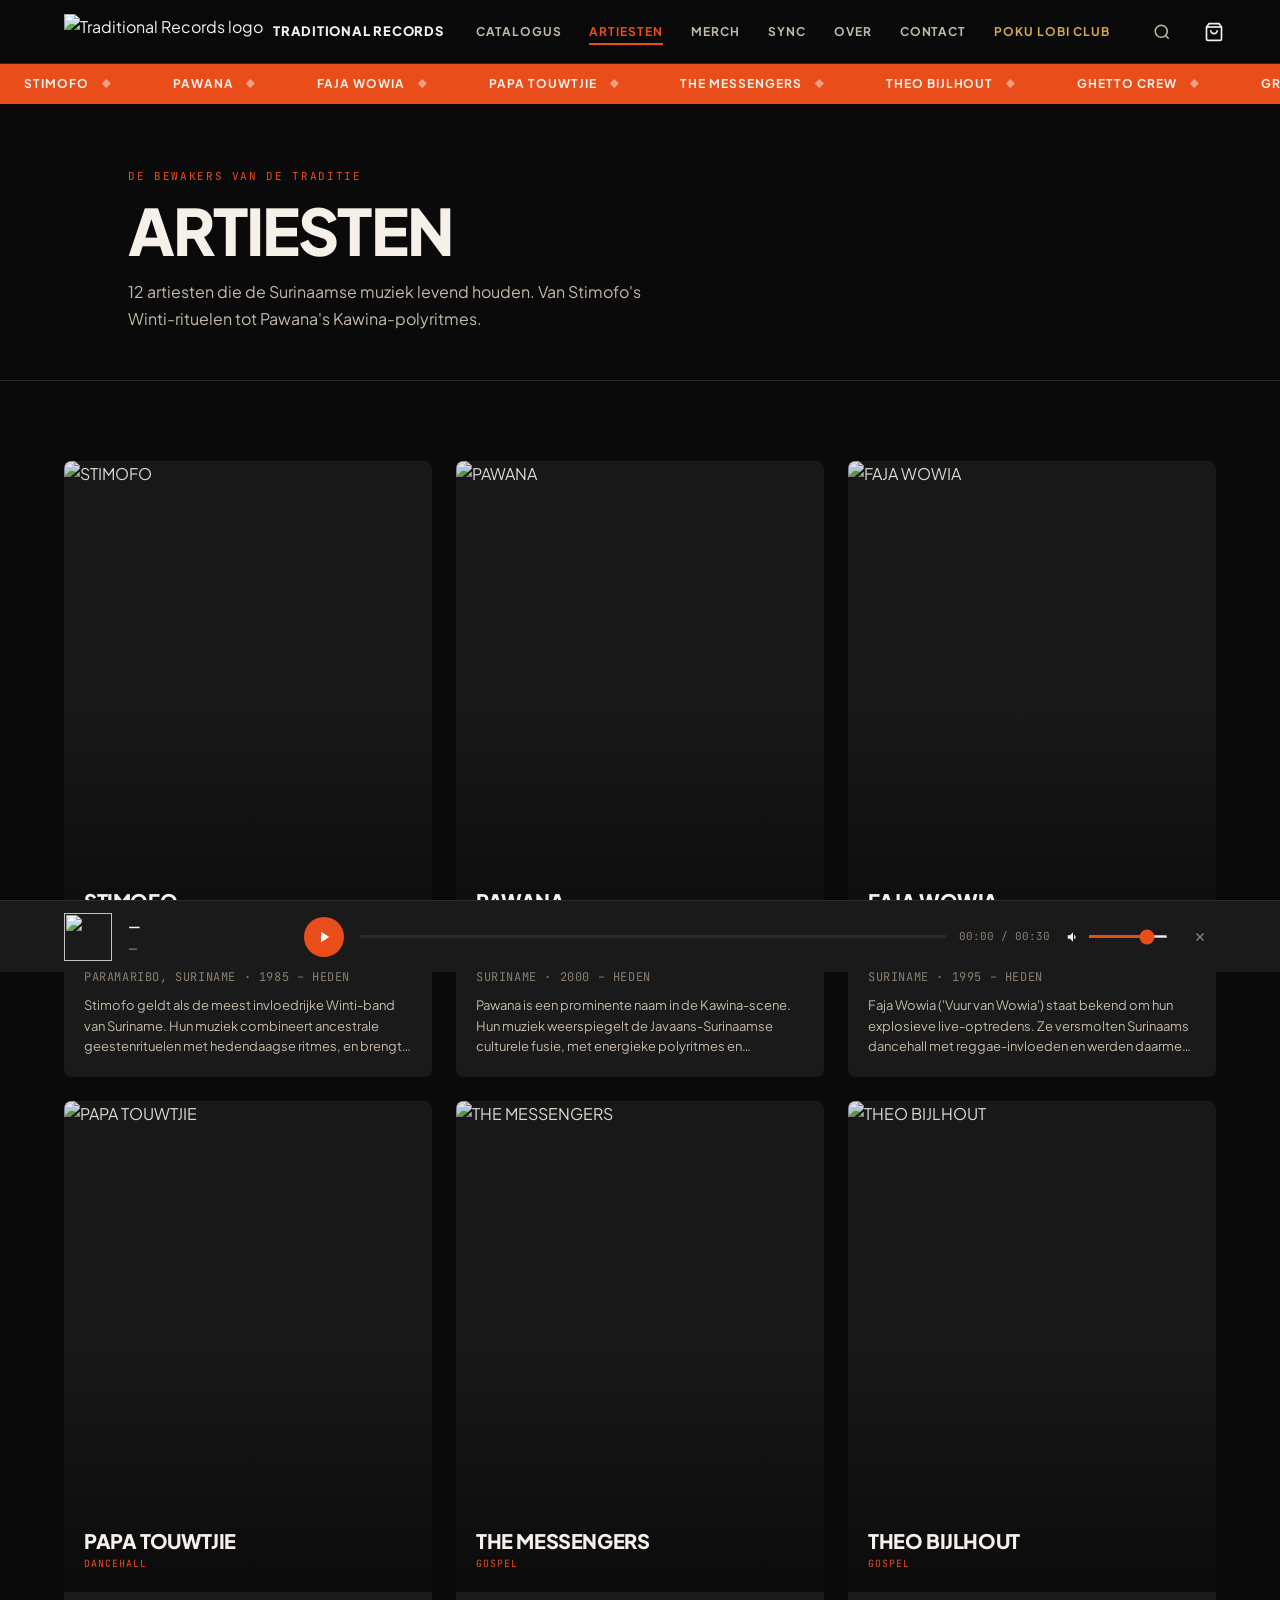
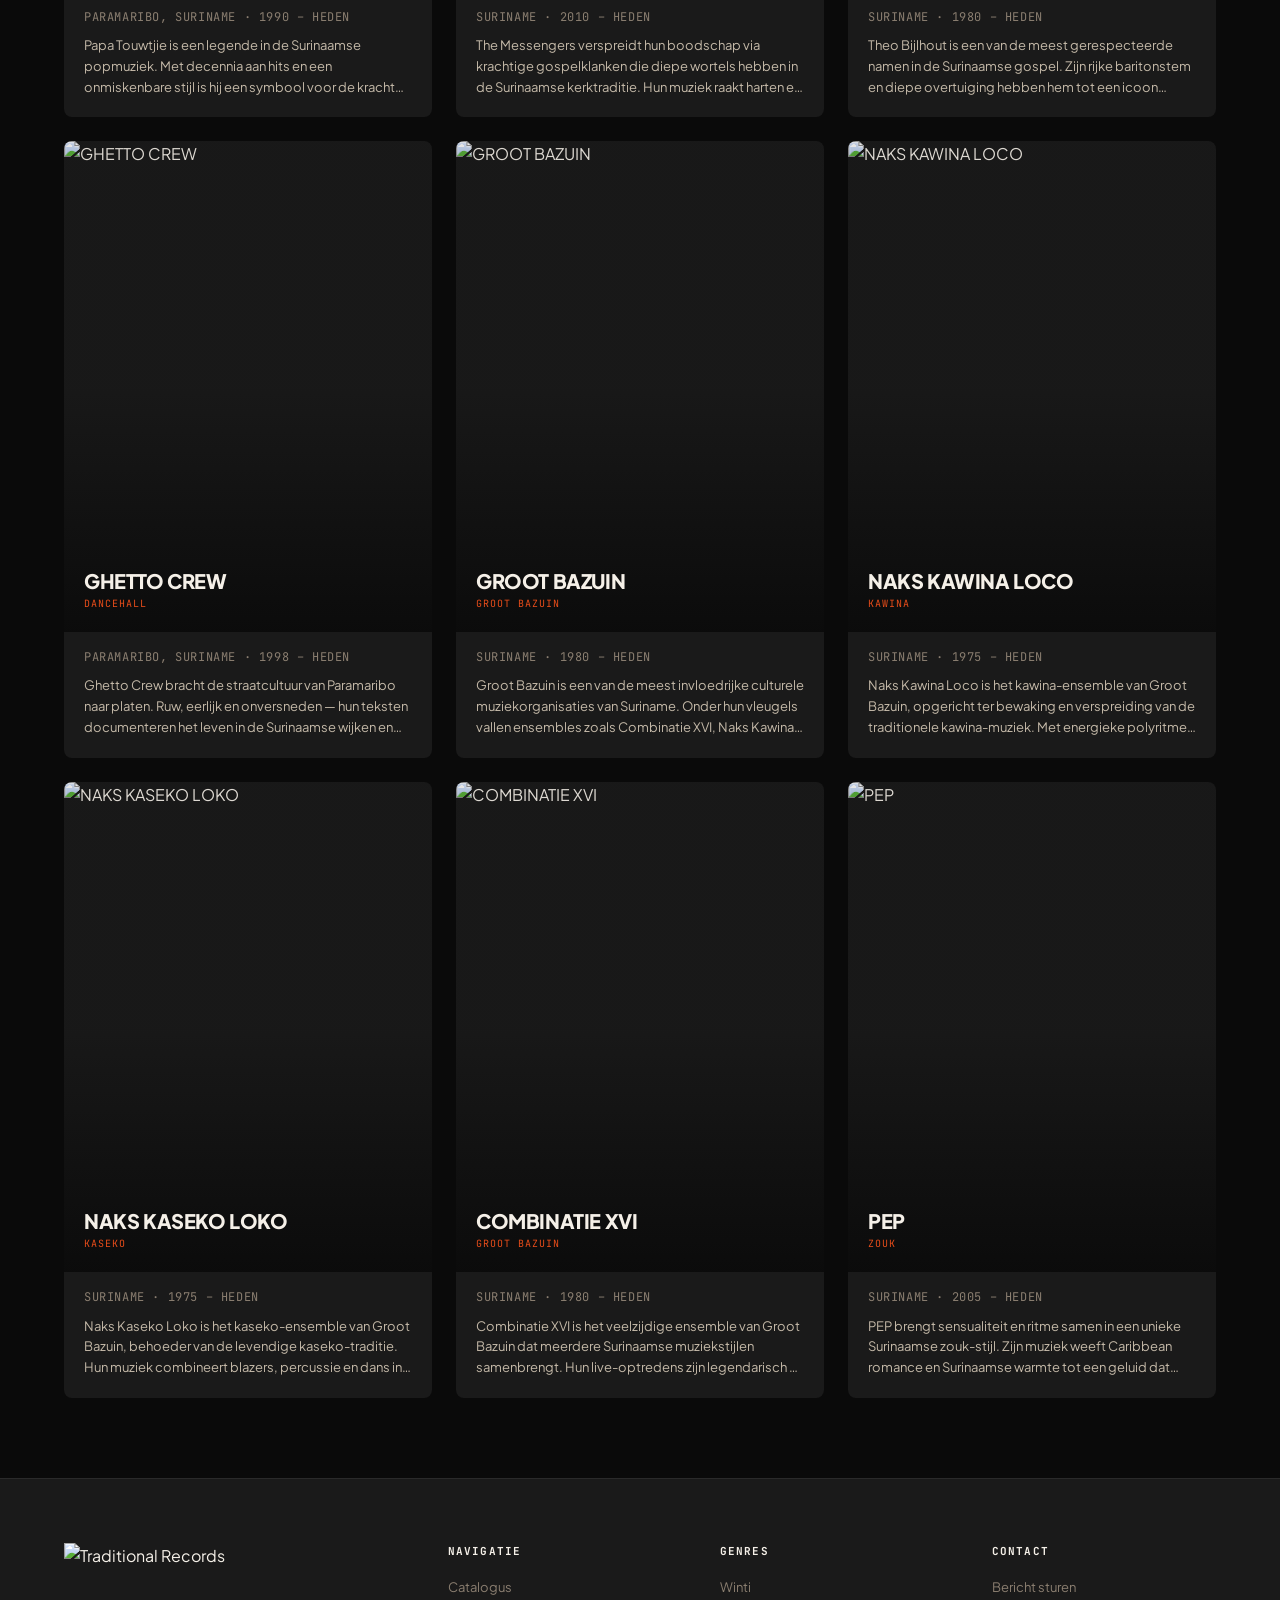
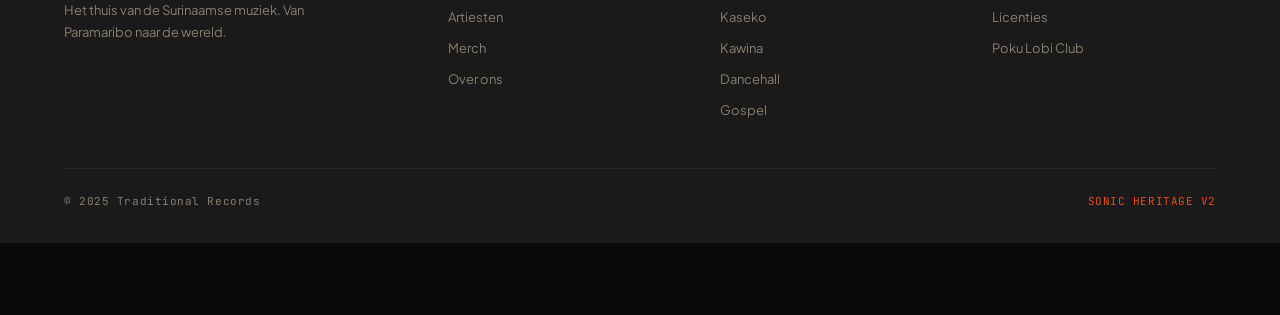
==== artiesten.html @ 91d55477 "feat: initial release — Sonic Heritage v2" ====
<!DOCTYPE html>
<html lang="nl">
<head>
  <meta charset="UTF-8">
  <meta name="viewport" content="width=device-width, initial-scale=1.0">
  <title>Artiesten — Traditional Records</title>
  <meta name="description" content="De artiesten van Traditional Records. Surinaamse muzikanten die de traditie levend houden.">
  <link rel="preconnect" href="https://fonts.googleapis.com">
  <link rel="preconnect" href="https://fonts.gstatic.com" crossorigin>
  <link href="https://fonts.googleapis.com/css2?family=Playfair+Display:ital@1&family=Plus+Jakarta+Sans:wght@400;500;700;800&family=JetBrains+Mono&display=swap" rel="stylesheet">
  <link rel="stylesheet" href="style.css">
</head>
<body class="page-artiesten">

<nav class="navbar" role="navigation" aria-label="Hoofdnavigatie">
  <a href="index.html" class="nav-logo">
    <img src="../lols-main/lols-main/logo.png" alt="Traditional Records logo">
    <span>Traditional Records</span>
  </a>
  <div class="nav-links">
    <a href="releases.html">Catalogus</a>
    <a href="artiesten.html" class="active">Artiesten</a>
    <a href="merch.html">Merch</a>
    <a href="sync.html">Sync</a>
    <a href="over.html">Over</a>
    <a href="contact.html">Contact</a>
    <a href="poku-lobi-club.html" class="poku-link">Poku Lobi Club</a>
  </div>
  <div class="nav-actions">
    <button class="btn-search" id="searchBtn" aria-label="Zoeken">
      <svg width="18" height="18" viewBox="0 0 24 24" fill="none" stroke="currentColor" stroke-width="2"><circle cx="11" cy="11" r="8"/><path d="m21 21-4.35-4.35"/></svg>
    </button>
    <button class="btn-cart" id="cartBtn" aria-label="Winkelwagen">
      <svg width="20" height="20" viewBox="0 0 24 24" fill="none" stroke="currentColor" stroke-width="2"><path d="M6 2 3 6v14a2 2 0 0 0 2 2h14a2 2 0 0 0 2-2V6l-3-4z"/><line x1="3" y1="6" x2="21" y2="6"/><path d="M16 10a4 4 0 0 1-8 0"/></svg>
      <span class="cart-badge" id="cartBadge" style="display:none">0</span>
    </button>
    <button class="hamburger" id="hamburger" aria-label="Menu"><span></span><span></span><span></span></button>
  </div>
</nav>

<div class="mobile-nav" id="mobileNav">
  <button class="mobile-nav-close" id="mobileNavClose">✕</button>
  <a href="index.html">Home</a>
  <a href="releases.html">Catalogus</a>
  <a href="artiesten.html" class="active">Artiesten</a>
  <a href="merch.html">Merch</a>
  <a href="sync.html">Sync</a>
  <a href="over.html">Over</a>
  <a href="contact.html">Contact</a>
  <a href="poku-lobi-club.html" class="poku-link">Poku Lobi Club</a>
</div>

<div class="ticker-bar" aria-hidden="true">
  <div class="ticker-track" id="tickerTrack"></div>
</div>

<!-- PAGE HERO -->
<div class="page-hero">
  <div class="page-wrapper">
    <div class="section-label">De Bewakers van de Traditie</div>
    <h1>Artiesten</h1>
    <p>12 artiesten die de Surinaamse muziek levend houden. Van Stimofo's Winti-rituelen tot Pawana's Kawina-polyritmes.</p>
  </div>
</div>

<!-- ARTISTS GRID -->
<main>
  <section class="section">
    <div class="page-wrapper">
      <div class="artists-grid" id="artistsGrid" role="list"></div>
    </div>
  </section>
</main>

<!-- FOOTER -->
<footer class="footer" role="contentinfo">
  <div class="footer-grid">
    <div class="footer-brand">
      <img src="../lols-main/lols-main/logo.png" alt="Traditional Records">
      <p>Het thuis van de Surinaamse muziek. Van Paramaribo naar de wereld.</p>
    </div>
    <div><div class="footer-col-title">Navigatie</div>
      <nav class="footer-links"><a href="releases.html">Catalogus</a><a href="artiesten.html">Artiesten</a><a href="merch.html">Merch</a><a href="over.html">Over ons</a></nav>
    </div>
    <div><div class="footer-col-title">Genres</div>
      <nav class="footer-links"><a href="releases.html">Winti</a><a href="releases.html">Kaseko</a><a href="releases.html">Kawina</a><a href="releases.html">Dancehall</a><a href="releases.html">Gospel</a></nav>
    </div>
    <div><div class="footer-col-title">Contact</div>
      <div class="footer-links"><a href="contact.html">Bericht sturen</a><a href="sync.html">Licenties</a><a href="poku-lobi-club.html">Poku Lobi Club</a></div>
    </div>
  </div>
  <div class="footer-bottom">
    <span class="footer-copy">© 2025 Traditional Records</span>
    <span class="footer-copy" style="color:var(--heritage-ember);">SONIC HERITAGE V2</span>
  </div>
</footer>

<!-- PRODUCT MODAL -->
<div class="modal-overlay" id="productModal" role="dialog" aria-modal="true" aria-labelledby="modalAlbum">
  <div class="modal">
    <div class="modal-header"><span class="modal-title">Release Details</span><button class="modal-close" id="modalClose">✕</button></div>
    <div class="modal-body">
      <img class="modal-art" id="modalArt" src="" alt="">
      <div class="modal-genres" id="modalGenres"></div>
      <div class="modal-artist" id="modalArtist"></div>
      <div class="modal-album" id="modalAlbum"></div>
      <div class="modal-desc" id="modalDesc"></div>
      <div class="modal-price" id="modalPrice"></div>
      <div class="modal-scarcity" id="modalScarcity"></div>
    </div>
    <div class="modal-footer">
      <button class="btn-secondary" id="modalPlayBtn"><svg width="14" height="14" viewBox="0 0 24 24" fill="currentColor"><path d="M8 5v14l11-7z"/></svg> Preview</button>
      <button class="btn-primary" id="modalAddBtn">In winkelwagen</button>
    </div>
  </div>
</div>

<!-- CART -->
<div id="cartOverlayBg" class="cart-overlay-bg"></div>
<aside class="cart-modal" id="cartModal" role="dialog" aria-modal="true" aria-label="Winkelwagen">
  <div class="cart-header"><span class="cart-header-title">Winkelwagen</span><button class="cart-close" id="cartClose">✕</button></div>
  <div class="cart-items" id="cartItems"></div>
  <div class="cart-footer">
    <div class="cart-total"><span>Totaal</span><span class="cart-total-amount" id="cartTotal">€ 0,00</span></div>
    <button class="btn-primary w-full">Afrekenen</button>
  </div>
</aside>

<!-- SEARCH -->
<div class="search-overlay" id="searchOverlay" role="dialog" aria-modal="true">
  <div class="search-input-wrap">
    <span class="search-icon"><svg width="24" height="24" viewBox="0 0 24 24" fill="none" stroke="currentColor" stroke-width="2"><circle cx="11" cy="11" r="8"/><path d="m21 21-4.35-4.35"/></svg></span>
    <input class="search-field" id="searchField" type="search" placeholder="Zoek artiest, album, genre…" autocomplete="off">
    <button class="search-close-btn" id="searchCloseBtn">✕</button>
  </div>
  <p class="search-label">Zoek door de catalogus</p>
  <div class="search-results" id="searchResults"></div>
</div>

<!-- AUDIO BAR -->
<div class="audio-bar hidden" id="audioBar" role="region" aria-label="Audio speler">
  <img class="audio-art" id="audioArt" src="" alt="">
  <div class="audio-info"><div class="audio-track" id="audioTrack">—</div><div class="audio-artist" id="audioArtist">—</div></div>
  <div class="audio-controls">
    <button class="audio-btn play" id="audioPlayBtn" aria-label="Afspelen/Pauzeren">
      <svg width="18" height="18" viewBox="0 0 24 24" fill="currentColor"><path d="M8 5v14l11-7z"/></svg>
    </button>
  </div>
  <div class="audio-progress">
    <div class="audio-bar-track" id="audioTrackBar"><div class="audio-bar-fill" id="audioFill"></div></div>
    <span class="audio-time" id="audioTime">00:00 / 00:30</span>
  </div>
  <div class="audio-volume">
    <svg width="14" height="14" viewBox="0 0 24 24" fill="currentColor"><path d="M3 9v6h4l5 5V4L7 9H3zm13.5 3c0-1.77-1.02-3.29-2.5-4.03v8.05c1.48-.73 2.5-2.25 2.5-4.02z"/></svg>
    <input class="volume-slider" id="volumeSlider" type="range" min="0" max="1" step="0.05">
  </div>
  <button class="audio-btn audio-close" id="audioClose" aria-label="Sluit">
    <svg width="14" height="14" viewBox="0 0 24 24" fill="none" stroke="currentColor" stroke-width="2.5"><line x1="18" y1="6" x2="6" y2="18"/><line x1="6" y1="6" x2="18" y2="18"/></svg>
  </button>
</div>

<script src="script.js" defer></script>
</body>
</html>
---- style.css ----
@import url('https://fonts.googleapis.com/css2?family=Playfair+Display:ital@1&family=Plus+Jakarta+Sans:wght@400;500;700;800&family=JetBrains+Mono&display=swap');

@layer reset, tokens, base, components, utilities;

@layer reset {
  *, *::before, *::after { box-sizing: border-box; margin: 0; padding: 0; }
  img { display: block; max-width: 100%; }
  a { color: inherit; text-decoration: none; }
  button { cursor: pointer; border: none; background: none; font: inherit; }
  ul, ol { list-style: none; }
  input, select, textarea { font: inherit; }
}

@layer tokens {
  :root {
    --heritage-black: #0A0A0A;
    --heritage-charcoal: #1A1A1A;
    --heritage-smoke: #2A2A2A;
    --heritage-ember: #E84D1A;
    --heritage-flame: #FF6B35;
    --heritage-gold: #D4A847;
    --heritage-palm: #1B6B3A;
    --heritage-leaf: #2D8B4E;
    --heritage-bone: #F5F0E8;
    --heritage-sand: #C4B9A8;
    --heritage-dust: #8A7E70;
    --font-display: 'Playfair Display', Georgia, serif;
    --font-body: 'Plus Jakarta Sans', system-ui, sans-serif;
    --font-mono: 'JetBrains Mono', monospace;
    --nav-h: 64px;
    --ticker-h: 40px;
    --audio-bar-h: 72px;
    --radius-none: 0px;
    --radius-sm: 4px;
    --radius-md: 8px;
    --radius-lg: 16px;
    --radius-full: 9999px;
    --font-serif: 'Playfair Display', Georgia, serif;
    --ease-out-expo: cubic-bezier(0.16, 1, 0.3, 1);
    --ease-spring: cubic-bezier(0.34, 1.56, 0.64, 1);
    --content-max: 1440px;
    --content-pad: clamp(24px, 5vw, 96px);
  }
}

@layer base {
  html { scroll-behavior: smooth; }
  body {
    background: var(--heritage-black);
    color: var(--heritage-bone);
    font-family: var(--font-body);
    font-size: 16px;
    line-height: 1.6;
    padding-top: calc(var(--nav-h) + var(--ticker-h));
    padding-bottom: var(--audio-bar-h);
    overflow-x: hidden;
  }
  h1, h2, h3, h4 {
    font-family: var(--font-body);
    font-weight: 800;
    letter-spacing: -0.03em;
    text-transform: uppercase;
    color: var(--heritage-bone);
    line-height: 1.1;
  }
  h1 { font-size: clamp(2.5rem, 5vw, 5rem); }
  h2 { font-size: clamp(1.75rem, 3vw, 3rem); }
  h3 { font-size: clamp(1.25rem, 2vw, 1.75rem); }
}

@layer components {
  /* ─── NAV ─── */
  .navbar {
    position: fixed;
    top: 0; left: 0; right: 0;
    height: var(--nav-h);
    z-index: 1000;
    background: rgba(10,10,10,0.88);
    backdrop-filter: blur(14px) saturate(180%);
    -webkit-backdrop-filter: blur(14px) saturate(180%);
    border-bottom: 1px solid var(--heritage-smoke);
    display: flex;
    align-items: center;
    padding: 0 var(--content-pad);
    gap: 32px;
  }
  .nav-logo { display: flex; align-items: center; gap: 10px; flex-shrink: 0; }
  .nav-logo img { height: 36px; width: auto; }
  .nav-logo span { font-family: var(--font-body); font-weight: 800; font-size: 13px; letter-spacing: 0.06em; text-transform: uppercase; color: var(--heritage-bone); white-space: nowrap; }
  .nav-links { display: flex; align-items: center; gap: 28px; margin-left: auto; }
  .nav-links a { font-size: 12px; font-weight: 700; letter-spacing: 0.08em; text-transform: uppercase; color: var(--heritage-sand); transition: color 200ms; position: relative; white-space: nowrap; }
  .nav-links a::after { content: ''; position: absolute; bottom: -4px; left: 0; width: 0; height: 2px; background: var(--heritage-ember); transition: width 200ms var(--ease-out-expo); }
  .nav-links a:hover { color: var(--heritage-bone); }
  .nav-links a:hover::after, .nav-links a.active::after { width: 100%; }
  .nav-links a.active { color: var(--heritage-ember); }
  .nav-links a.poku-link { color: var(--heritage-gold); animation: shimmer 3s ease-in-out infinite; }
  @keyframes shimmer { 0%,100%{opacity:1} 50%{opacity:0.7} }
  .nav-actions { display: flex; align-items: center; gap: 12px; flex-shrink: 0; }
  .btn-cart { position: relative; width: 40px; height: 40px; display: flex; align-items: center; justify-content: center; color: var(--heritage-bone); transition: color 200ms; }
  .btn-cart:hover { color: var(--heritage-ember); }
  .btn-search { width: 40px; height: 40px; display: flex; align-items: center; justify-content: center; color: var(--heritage-sand); transition: color 200ms; }
  .btn-search:hover { color: var(--heritage-bone); }
  .cart-badge { position: absolute; top: 4px; right: 4px; background: var(--heritage-ember); color: #fff; font-size: 9px; font-weight: 800; width: 16px; height: 16px; border-radius: var(--radius-full); display: flex; align-items: center; justify-content: center; animation: badgePop 300ms var(--ease-spring); }
  @keyframes badgePop { 0%{transform:scale(0)} 100%{transform:scale(1)} }
  .hamburger { display: none; flex-direction: column; gap: 5px; width: 32px; padding: 4px; }
  .hamburger span { display: block; height: 2px; background: var(--heritage-bone); border-radius: 2px; transition: all 200ms; }
  .hamburger.open span:nth-child(1) { transform: translateY(7px) rotate(45deg); }
  .hamburger.open span:nth-child(2) { opacity: 0; }
  .hamburger.open span:nth-child(3) { transform: translateY(-7px) rotate(-45deg); }
  .mobile-nav { display: none; position: fixed; inset: 0; background: var(--heritage-black); z-index: 999; flex-direction: column; align-items: center; justify-content: center; gap: 32px; }
  .mobile-nav.open { display: flex; }
  .mobile-nav a { font-size: 1.5rem; font-weight: 800; letter-spacing: 0.04em; text-transform: uppercase; color: var(--heritage-bone); transition: color 200ms; }
  .mobile-nav a:hover { color: var(--heritage-ember); }
  .mobile-nav a.poku-link { color: var(--heritage-gold); }
  .mobile-nav a.active { color: var(--heritage-ember); }
  .mobile-nav-close { position: absolute; top: 24px; right: 24px; font-size: 1.5rem; color: var(--heritage-bone); background: none; border: none; cursor: pointer; width: 40px; height: 40px; display: flex; align-items: center; justify-content: center; }

  /* ─── TICKER ─── */
  .ticker-bar {
    position: fixed;
    top: var(--nav-h);
    left: 0; right: 0;
    height: var(--ticker-h);
    z-index: 999;
    background: var(--heritage-ember);
    overflow: hidden;
    display: flex;
    align-items: center;
  }
  .ticker-track {
    display: flex;
    gap: 0;
    white-space: nowrap;
    animation: tickerScroll 45s linear infinite;
  }
  .ticker-item {
    display: flex; align-items: center; gap: 0;
    font-family: var(--font-body);
    font-size: 12px; font-weight: 700;
    letter-spacing: 0.08em; text-transform: uppercase; color: var(--heritage-bone);
    padding: 0 24px;
  }
  .ticker-dot { color: rgba(245,240,232,0.5); margin: 0 12px; }
  .ticker-bar:hover .ticker-track { animation-play-state: paused; }
  @keyframes tickerScroll { 0%{transform:translateX(0)} 100%{transform:translateX(-50%)} }

  /* ─── BUTTONS ─── */
  .btn-primary {
    display: inline-flex; align-items: center; justify-content: center; gap: 8px;
    background: var(--heritage-ember); color: var(--heritage-bone);
    font-family: var(--font-body); font-size: 13px; font-weight: 700;
    letter-spacing: 0.05em; text-transform: uppercase;
    padding: 14px 28px; border-radius: var(--radius-sm);
    transition: background 200ms, transform 200ms, box-shadow 200ms;
    border: none; cursor: pointer;
  }
  .btn-primary:hover { background: var(--heritage-flame); transform: scale(1.02); box-shadow: 0 4px 24px rgba(232,77,26,0.4); }
  .btn-primary:active { transform: scale(0.98); }
  .btn-secondary {
    display: inline-flex; align-items: center; justify-content: center; gap: 8px;
    background: transparent; color: var(--heritage-bone);
    font-family: var(--font-body); font-size: 13px; font-weight: 700;
    letter-spacing: 0.05em; text-transform: uppercase;
    padding: 13px 28px; border-radius: var(--radius-sm);
    border: 1px solid rgba(245,240,232,0.3);
    transition: border-color 200ms, color 200ms; cursor: pointer;
  }
  .btn-secondary:hover { border-color: var(--heritage-ember); color: var(--heritage-ember); }
  .btn-gold {
    display: inline-flex; align-items: center; justify-content: center; gap: 8px;
    background: var(--heritage-gold); color: var(--heritage-black);
    font-family: var(--font-body); font-size: 13px; font-weight: 800;
    letter-spacing: 0.05em; text-transform: uppercase;
    padding: 14px 28px; border-radius: var(--radius-sm);
    transition: filter 200ms, transform 200ms; cursor: pointer; border: none;
  }
  .btn-gold:hover { filter: brightness(1.1); transform: scale(1.02); }

  /* ─── LAYOUT ─── */
  .page-wrapper { max-width: var(--content-max); margin: 0 auto; padding: 0 var(--content-pad); }
  .section { padding: 80px 0; }
  .section-header { margin-bottom: 48px; display: flex; align-items: flex-end; justify-content: space-between; flex-wrap: wrap; gap: 16px; }
  .section-header-left {}
  .section-label { font-family: var(--font-mono); font-size: 11px; font-weight: 400; letter-spacing: 0.15em; text-transform: uppercase; color: var(--heritage-ember); margin-bottom: 10px; }
  .section-title { font-size: clamp(1.75rem, 3vw, 2.5rem); font-weight: 800; letter-spacing: -0.03em; text-transform: uppercase; color: var(--heritage-bone); line-height: 1.05; }

  /* ─── HERO ─── */
  .hero {
    position: relative; height: 100svh; min-height: 620px;
    display: flex; align-items: center; overflow: hidden;
    margin-top: calc(-1 * (var(--nav-h) + var(--ticker-h)));
    padding-top: calc(var(--nav-h) + var(--ticker-h));
  }
  .hero-bg { position: absolute; inset: 0; z-index: 0; }
  .hero-bg img { width: 100%; height: 100%; object-fit: cover; object-position: center top; }
  .hero-bg::after { content: ''; position: absolute; inset: 0; background: linear-gradient(135deg, rgba(10,10,10,0.75) 0%, rgba(10,10,10,0.4) 50%, rgba(10,10,10,0.6) 100%); }
  .hero-bg::before { content: ''; position: absolute; inset: 0; background: linear-gradient(to top, var(--heritage-black) 0%, transparent 40%); z-index: 1; }
  .hero-content { position: relative; z-index: 2; padding: 0 var(--content-pad); max-width: var(--content-max); width: 100%; }
  .hero-eyebrow { font-family: var(--font-mono); font-size: 11px; letter-spacing: 0.18em; text-transform: uppercase; color: var(--heritage-ember); margin-bottom: 16px; opacity: 0; animation: fadeInUp 600ms var(--ease-out-expo) 200ms forwards; }
  .hero-wordmark { margin-bottom: 24px; }
  .hero-sonic { display: block; font-family: var(--font-display); font-style: italic; font-size: clamp(3.5rem, 9vw, 8rem); color: var(--heritage-bone); opacity: 0; transform: translateX(-40px); animation: slideInLeft 800ms var(--ease-out-expo) 300ms forwards; line-height: 0.9; }
  .hero-heritage { display: block; font-family: var(--font-body); font-weight: 800; font-size: clamp(2.8rem, 8vw, 7.5rem); color: var(--heritage-bone); letter-spacing: -0.02em; text-transform: uppercase; line-height: 1; }
  .hero-heritage .letter { display: inline-block; opacity: 0; transform: translateY(40px); animation: letterReveal 400ms var(--ease-out-expo) forwards; }
  .hero-sub { font-size: 17px; color: var(--heritage-sand); max-width: 500px; margin-bottom: 36px; opacity: 0; animation: fadeInUp 600ms var(--ease-out-expo) 1200ms forwards; line-height: 1.7; }
  .hero-ctas { display: flex; gap: 16px; flex-wrap: wrap; opacity: 0; animation: fadeInUp 600ms var(--ease-out-expo) 1400ms forwards; }
  @keyframes slideInLeft { to { opacity: 1; transform: translateX(0); } }
  @keyframes letterReveal { to { opacity: 1; transform: translateY(0); } }
  @keyframes fadeInUp { from { opacity: 0; transform: translateY(20px); } to { opacity: 1; transform: translateY(0); } }
  .hero-vinyl { position: absolute; right: -80px; top: 50%; transform: translateY(-50%); width: 420px; height: 420px; opacity: 0.12; animation: spinVinyl 20s linear infinite; pointer-events: none; }
  @keyframes spinVinyl { to { transform: translateY(-50%) rotate(360deg); } }
  .hero-scroll-hint { position: absolute; bottom: 32px; left: 50%; transform: translateX(-50%); z-index: 2; display: flex; flex-direction: column; align-items: center; gap: 8px; opacity: 0; animation: fadeInUp 600ms var(--ease-out-expo) 2000ms forwards; }
  .scroll-line { width: 1px; height: 48px; background: linear-gradient(to bottom, var(--heritage-ember), transparent); animation: scrollLine 2s ease-in-out infinite; }
  @keyframes scrollLine { 0%,100%{opacity:0.4;transform:scaleY(1)} 50%{opacity:1;transform:scaleY(1.2)} }
  .scroll-label { font-family: var(--font-mono); font-size: 9px; letter-spacing: 0.15em; text-transform: uppercase; color: var(--heritage-dust); }

  /* ─── STATS BAR ─── */
  .stats-bar { background: var(--heritage-charcoal); border-top: 1px solid var(--heritage-smoke); border-bottom: 1px solid var(--heritage-smoke); padding: 28px var(--content-pad); display: flex; }
  .stat-item { flex: 1; text-align: center; padding: 0 24px; border-right: 1px solid var(--heritage-smoke); }
  .stat-item:last-child { border-right: none; }
  .stat-number { font-family: var(--font-mono); font-size: clamp(1.5rem, 3vw, 2.5rem); font-weight: 400; color: var(--heritage-ember); display: block; line-height: 1.1; }
  .stat-label { font-family: var(--font-mono); font-size: 10px; letter-spacing: 0.15em; text-transform: uppercase; color: var(--heritage-dust); margin-top: 4px; display: block; }

  /* ─── RELEASE CARDS ─── */
  .releases-grid { display: grid; grid-template-columns: repeat(auto-fill, minmax(220px, 1fr)); gap: 20px; }
  .release-card { background: var(--heritage-charcoal); border-radius: var(--radius-md); overflow: hidden; cursor: pointer; transition: transform 400ms cubic-bezier(0.4,0,0.2,1), box-shadow 400ms; }
  .release-card:hover { transform: translateY(-6px); box-shadow: 0 12px 40px rgba(0,0,0,0.5); }
  .card-artwork { position: relative; aspect-ratio: 1/1; overflow: hidden; }
  .card-artwork img { width: 100%; height: 100%; object-fit: cover; transition: transform 500ms cubic-bezier(0.4,0,0.2,1); }
  .release-card:hover .card-artwork img { transform: scale(1.05); }
  .card-overlay { position: absolute; inset: 0; background: linear-gradient(to top, rgba(10,10,10,0.85) 0%, transparent 55%); opacity: 0; transition: opacity 400ms; }
  .release-card:hover .card-overlay { opacity: 1; }
  .card-play-btn { position: absolute; top: 50%; left: 50%; transform: translate(-50%,-50%) scale(0.7); width: 56px; height: 56px; border-radius: var(--radius-full); background: var(--heritage-ember); display: flex; align-items: center; justify-content: center; opacity: 0; transition: all 350ms var(--ease-spring); color: #fff; }
  .card-play-btn svg { margin-left: 3px; }
  .release-card:hover .card-play-btn { opacity: 1; transform: translate(-50%,-50%) scale(1); }
  .card-play-btn:hover { transform: translate(-50%,-50%) scale(1.12) !important; background: var(--heritage-flame) !important; }
  .card-scarcity { position: absolute; top: 10px; left: 10px; font-family: var(--font-mono); font-size: 9px; letter-spacing: 0.1em; text-transform: uppercase; padding: 3px 8px; border-radius: var(--radius-sm); background: var(--heritage-ember); color: #fff; font-weight: 400; }
  .card-scarcity.out { background: var(--heritage-dust); }
  .card-info { padding: 16px; }
  .card-artist { font-size: 13px; font-weight: 800; color: var(--heritage-bone); margin-bottom: 2px; text-transform: uppercase; letter-spacing: 0.04em; white-space: nowrap; overflow: hidden; text-overflow: ellipsis; }
  .card-title { font-size: 13px; color: var(--heritage-sand); margin-bottom: 10px; font-weight: 400; white-space: nowrap; overflow: hidden; text-overflow: ellipsis; }
  .card-meta { display: flex; align-items: center; gap: 8px; flex-wrap: wrap; }
  .card-price { margin-top: 10px; font-family: var(--font-mono); font-size: 14px; color: var(--heritage-gold); font-weight: 400; }
  .genre-tag { font-family: var(--font-mono); font-size: 9px; letter-spacing: 0.08em; text-transform: uppercase; padding: 3px 7px; border-radius: var(--radius-sm); background: rgba(27,107,58,0.2); color: var(--heritage-leaf); border: 1px solid rgba(27,107,58,0.35); }

  /* ─── GENRE FILTER ─── */
  .filter-bar { display: flex; gap: 8px; flex-wrap: wrap; margin-bottom: 32px; }
  .filter-btn { font-family: var(--font-mono); font-size: 11px; font-weight: 400; letter-spacing: 0.08em; text-transform: uppercase; padding: 8px 16px; border-radius: var(--radius-sm); background: transparent; color: var(--heritage-dust); border: 1px solid var(--heritage-smoke); cursor: pointer; transition: all 200ms; }
  .filter-btn:hover { color: var(--heritage-bone); border-color: rgba(245,240,232,0.3); }
  .filter-btn.active { background: var(--heritage-ember); color: var(--heritage-bone); border-color: var(--heritage-ember); }

  /* ─── MERCH CARDS ─── */
  .merch-grid { display: grid; grid-template-columns: repeat(auto-fill, minmax(260px, 1fr)); gap: 24px; }
  .merch-card { background: var(--heritage-charcoal); border-radius: var(--radius-md); overflow: hidden; transition: transform 300ms, box-shadow 300ms; }
  .merch-card:hover { transform: translateY(-4px); box-shadow: 0 8px 32px rgba(0,0,0,0.4); }
  .merch-artwork { position: relative; aspect-ratio: 1/1; overflow: hidden; }
  .merch-artwork img { width: 100%; height: 100%; object-fit: cover; transition: transform 400ms; }
  .merch-card:hover .merch-artwork img { transform: scale(1.05); }
  .merch-badge-price { position: absolute; top: 12px; right: 12px; background: var(--heritage-gold); color: var(--heritage-black); font-family: var(--font-mono); font-size: 13px; padding: 5px 12px; border-radius: var(--radius-sm); font-weight: 400; }
  .merch-badge-status { position: absolute; top: 12px; left: 12px; font-family: var(--font-mono); font-size: 9px; font-weight: 400; letter-spacing: 0.1em; text-transform: uppercase; padding: 4px 10px; border-radius: var(--radius-sm); }
  .merch-badge-status.new { background: var(--heritage-palm); color: var(--heritage-bone); }
  .merch-badge-status.low { background: var(--heritage-ember); color: var(--heritage-bone); }
  .merch-info { padding: 20px; }
  .merch-name { font-size: 14px; font-weight: 700; color: var(--heritage-bone); margin-bottom: 6px; text-transform: uppercase; letter-spacing: 0.03em; }
  .merch-desc { font-size: 13px; color: var(--heritage-sand); line-height: 1.5; }
  .merch-add-btn { width: 100%; margin-top: 16px; }

  /* ─── AUDIO BAR ─── */
  .audio-bar {
    position: fixed; bottom: 0; left: 0; right: 0;
    height: var(--audio-bar-h); z-index: 1000;
    background: var(--heritage-charcoal);
    border-top: 1px solid var(--heritage-smoke);
    backdrop-filter: blur(12px); -webkit-backdrop-filter: blur(12px);
    display: flex; align-items: center; padding: 0 var(--content-pad); gap: 16px;
    transition: transform 400ms var(--ease-out-expo);
  }
  .audio-bar.hidden { transform: translateY(100%); }
  .audio-art { width: 48px; height: 48px; object-fit: cover; flex-shrink: 0; border-radius: var(--radius-none); }
  .audio-info { min-width: 0; flex: 0 0 160px; }
  .audio-track { font-size: 13px; font-weight: 700; color: var(--heritage-bone); white-space: nowrap; overflow: hidden; text-overflow: ellipsis; }
  .audio-artist { font-size: 11px; color: var(--heritage-sand); white-space: nowrap; overflow: hidden; text-overflow: ellipsis; margin-top: 2px; }
  .audio-controls { display: flex; align-items: center; gap: 8px; }
  .audio-btn { display: flex; align-items: center; justify-content: center; color: var(--heritage-sand); transition: color 200ms; width: 32px; height: 32px; }
  .audio-btn:hover { color: var(--heritage-bone); }
  .audio-btn.play { width: 40px; height: 40px; border-radius: var(--radius-full); background: var(--heritage-ember); color: #fff; transition: background 200ms, transform 200ms; }
  .audio-btn.play:hover { background: var(--heritage-flame); transform: scale(1.07); }
  .audio-progress { flex: 1; display: flex; align-items: center; gap: 12px; }
  .audio-bar-track { flex: 1; height: 3px; background: var(--heritage-smoke); border-radius: 3px; cursor: pointer; position: relative; transition: height 150ms; }
  .audio-bar-track:hover { height: 6px; }
  .audio-bar-fill { height: 100%; background: var(--heritage-ember); border-radius: 3px; width: 0%; transition: width 100ms linear; pointer-events: none; }
  .audio-time { font-family: var(--font-mono); font-size: 11px; color: var(--heritage-dust); white-space: nowrap; min-width: 70px; text-align: right; }
  .audio-volume { display: flex; align-items: center; gap: 8px; }
  .volume-slider { width: 80px; height: 3px; cursor: pointer; accent-color: var(--heritage-ember); }
  .audio-close { color: var(--heritage-dust); transition: color 200ms; }
  .audio-close:hover { color: var(--heritage-ember); }

  /* ─── EVENTS ─── */
  .events-list { display: flex; flex-direction: column; gap: 1px; background: var(--heritage-smoke); border-radius: var(--radius-md); overflow: hidden; }
  .event-item { display: grid; grid-template-columns: 72px 1fr auto; align-items: center; gap: 24px; padding: 20px 24px; background: var(--heritage-charcoal); transition: background 200ms; }
  .event-item:hover { background: var(--heritage-smoke); }
  .event-date { text-align: center; }
  .event-day { font-family: var(--font-mono); font-size: 2rem; font-weight: 400; color: var(--heritage-ember); line-height: 1; }
  .event-month { font-family: var(--font-mono); font-size: 10px; letter-spacing: 0.12em; text-transform: uppercase; color: var(--heritage-dust); }
  .event-info-artist { font-size: 15px; font-weight: 800; color: var(--heritage-bone); text-transform: uppercase; letter-spacing: 0.03em; margin-bottom: 3px; }
  .event-info-venue { font-size: 13px; color: var(--heritage-sand); }
  .event-info-city { font-family: var(--font-mono); font-size: 11px; color: var(--heritage-dust); letter-spacing: 0.05em; text-transform: uppercase; margin-top: 2px; }
  .event-link { font-family: var(--font-mono); font-size: 11px; letter-spacing: 0.08em; text-transform: uppercase; color: var(--heritage-ember); border: 1px solid var(--heritage-ember); padding: 8px 18px; border-radius: var(--radius-sm); transition: all 200ms; white-space: nowrap; }
  .event-link:hover { background: var(--heritage-ember); color: #fff; }

  /* ─── POKU LOBI BENTO ─── */
  .poku-section { background: var(--heritage-charcoal); padding: 80px var(--content-pad); position: relative; overflow: hidden; }
  .poku-section::before { content: ''; position: absolute; inset: 0; background: radial-gradient(ellipse at 50% 50%, rgba(212,168,71,0.07) 0%, transparent 70%); pointer-events: none; }
  .poku-section .section-label { color: var(--heritage-gold); }
  .poku-section .section-title { color: var(--heritage-gold); }
  .bento-grid { display: grid; grid-template-columns: 1fr 1fr; gap: 2px; margin: 40px 0; background: rgba(212,168,71,0.15); border: 1px solid rgba(212,168,71,0.2); border-radius: var(--radius-md); overflow: hidden; }
  .bento-cell { background: var(--heritage-black); padding: 32px; transition: background 200ms; }
  .bento-cell:hover { background: rgba(212,168,71,0.04); }
  .bento-cell-title { font-family: var(--font-mono); font-size: 10px; letter-spacing: 0.14em; text-transform: uppercase; color: var(--heritage-gold); margin-bottom: 10px; }
  .bento-cell-body { font-size: 14px; color: var(--heritage-sand); line-height: 1.6; }
  .bento-icon { font-size: 1.75rem; margin-bottom: 12px; line-height: 1; }
  .poku-cta { display: flex; gap: 16px; flex-wrap: wrap; margin-top: 40px; }

  /* ─── MODAL ─── */
  .modal-overlay { position: fixed; inset: 0; background: rgba(0,0,0,0.85); z-index: 2000; display: none; align-items: center; justify-content: center; padding: 24px; }
  .modal-overlay.open { display: flex; }
  .modal { background: var(--heritage-charcoal); border: 1px solid var(--heritage-smoke); border-radius: var(--radius-md); max-width: 560px; width: 100%; max-height: 90vh; overflow-y: auto; }
  .modal-header { padding: 20px 24px; border-bottom: 1px solid var(--heritage-smoke); display: flex; align-items: center; justify-content: space-between; }
  .modal-title { font-size: 13px; font-weight: 700; text-transform: uppercase; letter-spacing: 0.06em; color: var(--heritage-dust); }
  .modal-close { color: var(--heritage-sand); transition: color 200ms; font-size: 1.3rem; line-height: 1; }
  .modal-close:hover { color: var(--heritage-ember); }
  .modal-body { padding: 24px; }
  .modal-art { aspect-ratio: 1/1; width: 100%; object-fit: cover; border-radius: var(--radius-sm); margin-bottom: 20px; }
  .modal-genres { display: flex; gap: 6px; flex-wrap: wrap; margin-bottom: 12px; }
  .modal-artist { font-size: 12px; font-weight: 700; text-transform: uppercase; letter-spacing: 0.06em; color: var(--heritage-sand); margin-bottom: 6px; }
  .modal-album { font-size: 22px; font-weight: 800; text-transform: uppercase; letter-spacing: -0.02em; color: var(--heritage-bone); margin-bottom: 12px; line-height: 1.1; }
  .modal-desc { font-size: 14px; color: var(--heritage-sand); line-height: 1.65; margin-bottom: 20px; }
  .modal-price { font-family: var(--font-mono); font-size: 22px; color: var(--heritage-gold); margin-bottom: 4px; }
  .modal-scarcity { font-family: var(--font-mono); font-size: 11px; color: var(--heritage-ember); letter-spacing: 0.08em; text-transform: uppercase; margin-bottom: 20px; }
  .modal-footer { padding: 0 24px 24px; display: flex; gap: 12px; }
  .modal-footer .btn-primary { flex: 1; }

  /* ─── CART MODAL ─── */
  .cart-modal { max-width: 400px; width: 100%; position: fixed; right: 0; top: calc(var(--nav-h) + var(--ticker-h)); bottom: var(--audio-bar-h); background: var(--heritage-charcoal); border-left: 1px solid var(--heritage-smoke); z-index: 1500; transform: translateX(100%); transition: transform 400ms var(--ease-out-expo); display: flex; flex-direction: column; }
  .cart-modal.open { transform: translateX(0); }
  .cart-header { padding: 20px 24px; border-bottom: 1px solid var(--heritage-smoke); display: flex; align-items: center; justify-content: space-between; flex-shrink: 0; }
  .cart-header-title { font-size: 14px; font-weight: 800; text-transform: uppercase; letter-spacing: 0.05em; }
  .cart-close { color: var(--heritage-sand); transition: color 200ms; font-size: 1.2rem; }
  .cart-close:hover { color: var(--heritage-ember); }
  .cart-items { flex: 1; overflow-y: auto; padding: 8px 16px; }
  .cart-item { display: flex; gap: 16px; padding: 16px 0; border-bottom: 1px solid var(--heritage-smoke); align-items: flex-start; }
  .cart-item-img { width: 56px; height: 56px; object-fit: cover; flex-shrink: 0; border-radius: var(--radius-sm); }
  .cart-item-info { flex: 1; min-width: 0; }
  .cart-item-name { font-size: 13px; font-weight: 700; color: var(--heritage-bone); margin-bottom: 3px; text-transform: uppercase; letter-spacing: 0.02em; }
  .cart-item-price { font-family: var(--font-mono); font-size: 12px; color: var(--heritage-gold); }
  .cart-item-remove { color: var(--heritage-dust); transition: color 200ms; flex-shrink: 0; }
  .cart-item-remove:hover { color: var(--heritage-ember); }
  .cart-footer { padding: 20px 24px; border-top: 1px solid var(--heritage-smoke); flex-shrink: 0; }
  .cart-total { display: flex; justify-content: space-between; align-items: center; font-family: var(--font-mono); font-size: 13px; color: var(--heritage-sand); margin-bottom: 16px; text-transform: uppercase; letter-spacing: 0.05em; }
  .cart-total-amount { font-size: 20px; color: var(--heritage-gold); }
  .cart-empty { text-align: center; padding: 56px 24px; color: var(--heritage-dust); }
  .cart-empty-icon { font-size: 2.5rem; margin-bottom: 12px; }
  .cart-empty p { font-size: 14px; }
  .cart-overlay-bg { position: fixed; inset: 0; z-index: 1499; display: none; }
  .cart-overlay-bg.open { display: block; }

  /* ─── SEARCH ─── */
  .search-overlay { position: fixed; inset: 0; z-index: 1800; background: rgba(10,10,10,0.97); display: none; flex-direction: column; padding: 40px var(--content-pad); }
  .search-overlay.open { display: flex; }
  .search-input-wrap { display: flex; align-items: center; gap: 16px; border-bottom: 2px solid var(--heritage-ember); padding-bottom: 16px; margin-bottom: 32px; }
  .search-icon { color: var(--heritage-ember); flex-shrink: 0; }
  .search-field { flex: 1; background: none; border: none; font-family: var(--font-body); font-size: clamp(1.5rem, 4vw, 2.5rem); color: var(--heritage-bone); outline: none; font-weight: 700; }
  .search-field::placeholder { color: var(--heritage-smoke); }
  .search-close-btn { color: var(--heritage-sand); font-size: 1.2rem; transition: color 200ms; flex-shrink: 0; }
  .search-close-btn:hover { color: var(--heritage-ember); }
  .search-results { display: grid; grid-template-columns: repeat(auto-fill, minmax(180px, 1fr)); gap: 16px; overflow-y: auto; }
  .search-label { font-family: var(--font-mono); font-size: 11px; letter-spacing: 0.12em; text-transform: uppercase; color: var(--heritage-dust); margin-bottom: 24px; }

  /* ─── ARTIST CARDS ─── */
  .artists-grid { display: grid; grid-template-columns: repeat(auto-fill, minmax(280px, 1fr)); gap: 24px; }
  .artist-card { background: var(--heritage-charcoal); border-radius: var(--radius-md); overflow: hidden; cursor: pointer; transition: transform 300ms, box-shadow 300ms; }
  .artist-card:hover { transform: translateY(-6px); box-shadow: 0 16px 48px rgba(0,0,0,0.5); }
  .artist-photo { aspect-ratio: 3/4; overflow: hidden; position: relative; }
  .artist-photo img { width: 100%; height: 100%; object-fit: cover; transition: transform 500ms; }
  .artist-card:hover .artist-photo img { transform: scale(1.06); }
  .artist-photo-overlay { position: absolute; inset: 0; background: linear-gradient(to top, rgba(10,10,10,0.92) 0%, rgba(10,10,10,0.1) 50%); }
  .artist-photo-content { position: absolute; bottom: 0; left: 0; right: 0; padding: 20px; }
  .artist-name { font-size: 20px; font-weight: 800; text-transform: uppercase; letter-spacing: -0.02em; color: var(--heritage-bone); margin-bottom: 4px; line-height: 1.1; }
  .artist-genre-tag { font-family: var(--font-mono); font-size: 10px; letter-spacing: 0.1em; text-transform: uppercase; color: var(--heritage-ember); }
  .artist-info { padding: 16px 20px 20px; }
  .artist-origin { font-size: 12px; color: var(--heritage-dust); margin-bottom: 8px; font-family: var(--font-mono); letter-spacing: 0.05em; text-transform: uppercase; }
  .artist-bio { font-size: 13px; color: var(--heritage-sand); line-height: 1.6; display: -webkit-box; -webkit-line-clamp: 3; -webkit-box-orient: vertical; overflow: hidden; }

  /* ─── FOOTER ─── */
  .footer { background: var(--heritage-charcoal); border-top: 1px solid var(--heritage-smoke); padding: 64px var(--content-pad) 32px; }
  .footer-grid { display: grid; grid-template-columns: 1.5fr 1fr 1fr 1fr; gap: 48px; margin-bottom: 48px; }
  .footer-brand img { height: 40px; width: auto; margin-bottom: 16px; }
  .footer-brand p { font-size: 13px; color: var(--heritage-dust); line-height: 1.7; max-width: 240px; }
  .footer-col-title { font-size: 11px; font-weight: 700; letter-spacing: 0.1em; text-transform: uppercase; color: var(--heritage-bone); margin-bottom: 16px; font-family: var(--font-mono); }
  .footer-links { display: flex; flex-direction: column; gap: 10px; }
  .footer-links a { font-size: 13px; color: var(--heritage-dust); transition: color 200ms; }
  .footer-links a:hover { color: var(--heritage-ember); }
  .footer-social { display: flex; gap: 12px; margin-top: 20px; }
  .footer-social a { width: 36px; height: 36px; border-radius: var(--radius-sm); border: 1px solid var(--heritage-smoke); display: flex; align-items: center; justify-content: center; color: var(--heritage-dust); font-size: 14px; transition: all 200ms; }
  .footer-social a:hover { border-color: var(--heritage-ember); color: var(--heritage-ember); }
  .footer-bottom { border-top: 1px solid var(--heritage-smoke); padding-top: 24px; display: flex; justify-content: space-between; align-items: center; flex-wrap: wrap; gap: 12px; }
  .footer-copy { font-family: var(--font-mono); font-size: 11px; color: var(--heritage-dust); letter-spacing: 0.05em; }

  /* ─── REVEAL ─── */
  .reveal { opacity: 0; transform: translateY(32px); transition: opacity 600ms var(--ease-out-expo), transform 600ms var(--ease-out-expo); }
  .reveal.visible { opacity: 1; transform: translateY(0); }

  /* ─── SYNC / PRICING ─── */
  .sync-hero { background: var(--heritage-charcoal); border-bottom: 1px solid var(--heritage-smoke); padding: 80px var(--content-pad); }
  .sync-hero .section-title { margin-bottom: 16px; }
  .sync-hero p { font-size: 18px; color: var(--heritage-sand); max-width: 600px; line-height: 1.75; }
  .pricing-grid { display: grid; grid-template-columns: repeat(3,1fr); gap: 24px; }
  .pricing-card { background: var(--heritage-charcoal); border: 1px solid var(--heritage-smoke); border-radius: var(--radius-md); padding: 32px; transition: border-color 300ms, transform 300ms; position: relative; }
  .pricing-card:hover { border-color: rgba(232,77,26,0.5); transform: translateY(-4px); }
  .pricing-card.featured { border-color: var(--heritage-gold); }
  .pricing-card.featured::before { content: 'MEEST POPULAIR'; position: absolute; top: -13px; left: 50%; transform: translateX(-50%); background: var(--heritage-gold); color: var(--heritage-black); font-family: var(--font-mono); font-size: 10px; letter-spacing: 0.1em; padding: 4px 14px; border-radius: var(--radius-full); font-weight: 700; white-space: nowrap; }
  .pricing-tier { font-family: var(--font-mono); font-size: 11px; letter-spacing: 0.12em; text-transform: uppercase; color: var(--heritage-ember); margin-bottom: 10px; }
  .pricing-price { font-family: var(--font-mono); font-size: 2.5rem; color: var(--heritage-bone); margin-bottom: 6px; line-height: 1; }
  .pricing-price span { font-size: 1rem; color: var(--heritage-dust); }
  .pricing-desc { font-size: 13px; color: var(--heritage-sand); margin-bottom: 24px; line-height: 1.6; }
  .pricing-features { list-style: none; padding: 0; margin-bottom: 28px; display: flex; flex-direction: column; gap: 10px; }
  .pricing-features li { font-size: 13px; color: var(--heritage-sand); display: flex; align-items: flex-start; gap: 10px; }
  .pricing-features li::before { content: '✓'; color: var(--heritage-ember); font-weight: 800; flex-shrink: 0; margin-top: 1px; }

  /* ─── ABOUT ─── */
  .about-hero { height: 65vh; min-height: 420px; position: relative; display: flex; align-items: flex-end; padding-bottom: 64px; overflow: hidden; }
  .about-hero-bg { position: absolute; inset: 0; }
  .about-hero-bg img { width: 100%; height: 100%; object-fit: cover; object-position: center top; }
  .about-hero-bg::after { content: ''; position: absolute; inset: 0; background: linear-gradient(to top, var(--heritage-black) 15%, rgba(10,10,10,0.55) 100%); }
  .about-hero-content { position: relative; z-index: 1; padding: 0 var(--content-pad); width: 100%; }
  .about-body { display: grid; grid-template-columns: 1fr 1fr; gap: 64px; padding: 80px var(--content-pad); max-width: var(--content-max); margin: 0 auto; }
  .about-body p { font-size: 17px; color: var(--heritage-sand); line-height: 1.85; margin-bottom: 24px; }
  .about-body p:last-child { margin-bottom: 0; }
  .about-sidebar { }
  .about-stat-block { border-left: 3px solid var(--heritage-ember); padding-left: 20px; margin-bottom: 32px; }
  .about-stat-number { font-family: var(--font-mono); font-size: 2rem; color: var(--heritage-ember); display: block; line-height: 1; }
  .about-stat-label { font-size: 13px; color: var(--heritage-dust); margin-top: 4px; }

  /* ─── CONTACT ─── */
  .contact-grid { display: grid; grid-template-columns: 1fr 1fr; gap: 64px; }
  .contact-info p { font-size: 15px; color: var(--heritage-sand); line-height: 1.75; margin-bottom: 20px; }
  .contact-detail { display: flex; gap: 12px; align-items: flex-start; margin-bottom: 16px; }
  .contact-detail-label { font-family: var(--font-mono); font-size: 10px; letter-spacing: 0.1em; text-transform: uppercase; color: var(--heritage-dust); margin-bottom: 3px; }
  .contact-detail-value { font-size: 14px; color: var(--heritage-bone); }
  .form-group { margin-bottom: 24px; }
  .form-label { display: block; font-family: var(--font-mono); font-size: 11px; letter-spacing: 0.1em; text-transform: uppercase; color: var(--heritage-dust); margin-bottom: 8px; }
  .form-input, .form-select, .form-textarea { width: 100%; background: var(--heritage-smoke); border: 1px solid transparent; border-radius: var(--radius-sm); padding: 13px 16px; color: var(--heritage-bone); font-family: var(--font-body); font-size: 15px; transition: border-color 200ms, background 200ms; }
  .form-input:focus, .form-select:focus, .form-textarea:focus { outline: none; border-color: var(--heritage-ember); background: rgba(42,42,42,0.8); }
  .form-input::placeholder, .form-textarea::placeholder { color: var(--heritage-dust); }
  .form-textarea { min-height: 130px; resize: vertical; }
  .form-select { appearance: none; -webkit-appearance: none; cursor: pointer; background-image: url("data:image/svg+xml,%3Csvg xmlns='http://www.w3.org/2000/svg' width='12' height='8' viewBox='0 0 12 8'%3E%3Cpath d='M1 1l5 5 5-5' stroke='%238A7E70' stroke-width='2' fill='none' stroke-linecap='round'/%3E%3C/svg%3E"); background-repeat: no-repeat; background-position: right 16px center; padding-right: 40px; }

  /* ─── POKU LOBI CLUB PAGE ─── */
  .poku-page-hero { background: var(--heritage-black); padding: 80px var(--content-pad) 64px; text-align: center; position: relative; overflow: hidden; }
  .poku-page-hero::before { content: ''; position: absolute; inset: 0; background: radial-gradient(ellipse at center, rgba(212,168,71,0.1) 0%, transparent 65%); pointer-events: none; }
  .poku-page-hero .section-title { color: var(--heritage-gold); font-size: clamp(2.5rem, 5vw, 4.5rem); margin-bottom: 20px; }
  .poku-page-hero p { font-size: 18px; color: var(--heritage-sand); max-width: 560px; margin: 0 auto 40px; line-height: 1.75; }
  .membership-form { background: var(--heritage-charcoal); border: 1px solid rgba(212,168,71,0.2); border-radius: var(--radius-md); padding: 40px; max-width: 600px; margin: 0 auto; }
  .membership-form .section-title { font-size: 1.5rem; margin-bottom: 32px; color: var(--heritage-bone); }

  /* ─── PAGE HERO GENERIC ─── */
  .page-hero { padding: 64px var(--content-pad) 48px; border-bottom: 1px solid var(--heritage-smoke); }
  .page-hero .section-label { margin-bottom: 12px; }
  .page-hero h1 { font-size: clamp(2.5rem, 5vw, 4rem); line-height: 1; margin-bottom: 16px; }
  .page-hero p { font-size: 16px; color: var(--heritage-sand); max-width: 560px; line-height: 1.7; }

  /* ─── SCROLLBAR ─── */
  ::-webkit-scrollbar { width: 6px; }
  ::-webkit-scrollbar-track { background: var(--heritage-black); }
  ::-webkit-scrollbar-thumb { background: var(--heritage-smoke); border-radius: 3px; }
  ::-webkit-scrollbar-thumb:hover { background: var(--heritage-ember); }

  /* ─── TOAST ─── */
  .toast-container { position: fixed; bottom: calc(var(--audio-bar-h) + 16px); right: 24px; z-index: 3000; display: flex; flex-direction: column; gap: 8px; pointer-events: none; }
  .toast { background: var(--heritage-charcoal); border: 1px solid var(--heritage-smoke); border-radius: var(--radius-sm); padding: 12px 20px; font-size: 13px; color: var(--heritage-bone); font-weight: 600; display: flex; align-items: center; gap: 10px; transform: translateX(100%); transition: transform 300ms var(--ease-out-expo); pointer-events: auto; }
  .toast.show { transform: translateX(0); }
  .toast-dot { width: 8px; height: 8px; border-radius: var(--radius-full); background: var(--heritage-ember); flex-shrink: 0; }
}

@layer utilities {
  .text-ember { color: var(--heritage-ember) !important; }
  .text-gold { color: var(--heritage-gold) !important; }
  .text-sand { color: var(--heritage-sand) !important; }
  .text-dust { color: var(--heritage-dust) !important; }
  .text-mono { font-family: var(--font-mono) !important; }
  .text-display { font-family: var(--font-display) !important; }
  .uppercase { text-transform: uppercase !important; }
  .visually-hidden { position: absolute; width: 1px; height: 1px; padding: 0; margin: -1px; overflow: hidden; clip: rect(0,0,0,0); white-space: nowrap; border: 0; }
  .mt-auto { margin-top: auto; }
  .w-full { width: 100%; }

  /* ─── RESPONSIVE ─── */
  @media (max-width: 1023px) {
    .footer-grid { grid-template-columns: 1fr 1fr; gap: 32px; }
    .pricing-grid { grid-template-columns: 1fr; max-width: 480px; margin: 0 auto; }
    .about-body { grid-template-columns: 1fr; gap: 40px; }
    .contact-grid { grid-template-columns: 1fr; gap: 40px; }
  }
  @media (max-width: 767px) {
    .bento-grid { grid-template-columns: 1fr; }
    .footer-grid { grid-template-columns: 1fr; }
  }
  @media (max-width: 639px) {
    .nav-links { display: none; }
    .hamburger { display: flex; }
    .stats-bar { flex-wrap: wrap; }
    .stat-item { flex: 0 0 50%; border-right: none; border-bottom: 1px solid var(--heritage-smoke); padding: 20px; }
    .stat-item:nth-child(1), .stat-item:nth-child(2) { border-bottom: 1px solid var(--heritage-smoke); }
    .stat-item:nth-child(3), .stat-item:nth-child(4) { border-bottom: none; }
    .hero-vinyl { display: none; }
    .event-item { grid-template-columns: 60px 1fr; }
    .event-link { display: none; }
    .releases-grid { grid-template-columns: repeat(2,1fr); gap: 10px; }
    .audio-volume { display: none; }
    .audio-info { flex: 0 0 110px; }
    .modal-footer { flex-direction: column; }
    .about-body { padding: 48px var(--content-pad); }
  }
  @media (max-width: 400px) {
    .releases-grid { grid-template-columns: 1fr; }
    .hero-ctas { flex-direction: column; }
  }
}


/* ═══════════════════════════════════════════════════════════════
   OVER PAGE — about-hero, about-grid, editorial, sidebar, values
   ═══════════════════════════════════════════════════════════════ */
.about-hero {
  min-height: 62vh;
  position: relative;
  display: flex;
  align-items: flex-end;
  padding-bottom: 72px;
  background-size: cover;
  background-position: center top;
  overflow: hidden;
}
.about-hero-overlay {
  position: absolute;
  inset: 0;
  background: linear-gradient(to top, var(--heritage-black) 20%, rgba(10,10,10,0.5) 100%);
}
.about-hero-content {
  position: relative;
  z-index: 1;
}
.about-hero-content h1 {
  font-size: clamp(2.4rem, 6vw, 4.5rem);
  line-height: 1.1;
  margin-bottom: 16px;
  color: var(--heritage-bone);
}
.about-hero-sub {
  font-size: clamp(1rem, 1.5vw, 1.2rem);
  color: var(--heritage-sand);
  max-width: 580px;
  line-height: 1.75;
}
.about-grid {
  display: grid;
  grid-template-columns: 1fr 380px;
  gap: 64px;
  align-items: start;
}
@media (max-width: 1023px) { .about-grid { grid-template-columns: 1fr; gap: 48px; } }
.about-editorial h2 {
  font-size: clamp(1.5rem, 3vw, 2.2rem);
  color: var(--heritage-bone);
  margin-bottom: 20px;
  margin-top: 40px;
}
.about-editorial h2:first-child { margin-top: 0; }
.about-editorial p {
  font-size: 17px;
  color: var(--heritage-sand);
  line-height: 1.85;
  margin-bottom: 20px;
}
.about-link {
  color: var(--heritage-ember);
  text-decoration: underline;
  text-underline-offset: 3px;
}
.about-link:hover { color: var(--heritage-bone); }
.about-sidebar { position: sticky; top: 100px; }
.about-stat-block {
  border-left: 3px solid var(--heritage-ember);
  padding-left: 20px;
  margin-bottom: 36px;
}
.about-stat-number {
  font-family: var(--font-mono);
  font-size: 2.5rem;
  color: var(--heritage-ember);
  display: block;
  line-height: 1;
  margin-bottom: 6px;
}
.about-stat-label {
  font-size: 13px;
  color: var(--heritage-dust);
  text-transform: uppercase;
  letter-spacing: 0.06em;
}
.about-quote {
  margin-top: 48px;
  padding: 24px 20px;
  border: 1px solid var(--heritage-smoke);
  border-left: 3px solid var(--heritage-gold);
  border-radius: var(--radius-sm);
  background: rgba(212,168,71,0.04);
}
.about-quote blockquote {
  font-family: var(--font-serif);
  font-style: italic;
  font-size: 1.1rem;
  color: var(--heritage-bone);
  line-height: 1.6;
  margin-bottom: 12px;
}
.about-quote cite { font-size: 13px; color: var(--heritage-dust); }

/* VALUES SECTION */
.about-values { background: var(--heritage-charcoal); }
.values-grid {
  display: grid;
  grid-template-columns: repeat(4, 1fr);
  gap: 24px;
  margin-top: 48px;
}
@media (max-width: 1023px) { .values-grid { grid-template-columns: repeat(2, 1fr); } }
@media (max-width: 639px) { .values-grid { grid-template-columns: 1fr; } }
.value-card {
  background: var(--heritage-black);
  border: 1px solid var(--heritage-smoke);
  border-radius: var(--radius-md);
  padding: 28px 24px;
  transition: border-color 300ms, transform 300ms;
}
.value-card:hover { border-color: rgba(232,77,26,0.45); transform: translateY(-4px); }
.value-icon {
  width: 56px;
  height: 56px;
  display: flex;
  align-items: center;
  justify-content: center;
  background: rgba(232,77,26,0.1);
  border-radius: var(--radius-sm);
  color: var(--heritage-ember);
  margin-bottom: 20px;
}
.value-card h3 { font-size: 1.1rem; color: var(--heritage-bone); margin-bottom: 10px; }
.value-card p { font-size: 14px; color: var(--heritage-sand); line-height: 1.7; }

/* ═══════════════════════════════════════════════════════════════
   CONTACT PAGE
   ═══════════════════════════════════════════════════════════════ */
.contact-section { }
.contact-grid {
  display: grid;
  grid-template-columns: 1fr 1fr;
  gap: 64px;
  align-items: start;
}
@media (max-width: 1023px) { .contact-grid { grid-template-columns: 1fr; gap: 48px; } }
.contact-info h2 { font-size: clamp(1.5rem, 3vw, 2.2rem); color: var(--heritage-bone); margin-bottom: 36px; }
.contact-item {
  display: flex;
  gap: 16px;
  align-items: flex-start;
  margin-bottom: 28px;
}
.contact-item-icon {
  width: 44px;
  height: 44px;
  flex-shrink: 0;
  display: flex;
  align-items: center;
  justify-content: center;
  background: rgba(232,77,26,0.12);
  border-radius: var(--radius-sm);
  color: var(--heritage-ember);
}
.contact-item-label {
  font-family: var(--font-mono);
  font-size: 10px;
  letter-spacing: 0.1em;
  text-transform: uppercase;
  color: var(--heritage-dust);
  margin-bottom: 4px;
}
.contact-item-value {
  font-size: 15px;
  color: var(--heritage-bone);
  line-height: 1.6;
  text-decoration: none;
}
a.contact-item-value:hover { color: var(--heritage-ember); text-decoration: underline; }
.contact-topics { margin-top: 40px; padding-top: 32px; border-top: 1px solid var(--heritage-smoke); }
.contact-topics h3 { font-size: 1rem; color: var(--heritage-bone); margin-bottom: 16px; }
.contact-topics ul { list-style: none; padding: 0; display: flex; flex-direction: column; gap: 10px; }
.contact-topics li { font-size: 14px; color: var(--heritage-sand); padding-left: 16px; position: relative; }
.contact-topics li::before { content: '—'; position: absolute; left: 0; color: var(--heritage-ember); }
.contact-form-wrap h2 { font-size: clamp(1.5rem, 3vw, 2.2rem); color: var(--heritage-bone); margin-bottom: 32px; }

/* ═══════════════════════════════════════════════════════════════
   POKU LOBI CLUB PAGE
   ═══════════════════════════════════════════════════════════════ */
.poku-page-hero {
  min-height: 70vh;
  display: flex;
  align-items: center;
  justify-content: center;
  text-align: center;
  position: relative;
  overflow: hidden;
  background: var(--heritage-black);
}
.poku-hero-bg {
  position: absolute;
  inset: 0;
  background: radial-gradient(ellipse at 50% 60%, rgba(212,168,71,0.12) 0%, transparent 65%);
}
.poku-hero-content {
  position: relative;
  z-index: 1;
  padding: 80px var(--content-pad);
}
.poku-crown {
  color: var(--heritage-gold);
  margin-bottom: 24px;
  display: flex;
  justify-content: center;
  animation: floatVinyl 4s ease-in-out infinite;
}
.poku-hero-content h1 {
  font-size: clamp(3rem, 8vw, 6rem);
  line-height: 1.05;
  color: var(--heritage-gold);
  margin-bottom: 20px;
}
.poku-hero-content h1 em { color: var(--heritage-bone); }
.poku-hero-sub {
  font-size: clamp(1rem, 1.8vw, 1.25rem);
  color: var(--heritage-sand);
  max-width: 500px;
  margin: 0 auto 36px;
  line-height: 1.7;
}
.poku-perks { background: var(--heritage-charcoal); }
.poku-bento {
  display: grid;
  grid-template-columns: repeat(2, 1fr);
  gap: 20px;
  margin-top: 48px;
}
@media (max-width: 767px) { .poku-bento { grid-template-columns: 1fr; } }
.poku-bento-cell {
  background: var(--heritage-black);
  border: 1px solid var(--heritage-smoke);
  border-radius: var(--radius-lg);
  padding: 36px 32px;
  position: relative;
  transition: border-color 300ms, transform 300ms;
}
.poku-bento-cell:hover { border-color: rgba(212,168,71,0.4); transform: translateY(-4px); }
.poku-bento-wide { grid-column: span 2; }
@media (max-width: 767px) { .poku-bento-wide { grid-column: span 1; } }
.poku-bento-icon { color: var(--heritage-gold); margin-bottom: 20px; }
.poku-bento-cell h3 { font-size: 1.3rem; color: var(--heritage-bone); margin-bottom: 12px; }
.poku-bento-cell p { font-size: 15px; color: var(--heritage-sand); line-height: 1.7; }
.poku-bento-badge {
  position: absolute;
  top: 20px;
  right: 20px;
  font-family: var(--font-mono);
  font-size: 9px;
  letter-spacing: 0.12em;
  text-transform: uppercase;
  background: var(--heritage-gold);
  color: var(--heritage-black);
  padding: 4px 10px;
  border-radius: var(--radius-full);
  font-weight: 700;
}
.poku-signup { background: var(--heritage-black); }
.poku-signup-inner {
  display: grid;
  grid-template-columns: 1fr 1fr;
  gap: 64px;
  align-items: start;
}
@media (max-width: 1023px) { .poku-signup-inner { grid-template-columns: 1fr; gap: 48px; } }
.poku-signup-copy h2 { font-size: clamp(1.5rem, 3vw, 2.2rem); color: var(--heritage-bone); margin-bottom: 16px; }
.poku-signup-copy > p { font-size: 16px; color: var(--heritage-sand); line-height: 1.75; margin-bottom: 32px; }
.poku-checklist { list-style: none; padding: 0; display: flex; flex-direction: column; gap: 14px; }
.poku-checklist li { font-size: 15px; color: var(--heritage-bone); display: flex; align-items: center; gap: 12px; }
.poku-checklist svg { color: var(--heritage-gold); flex-shrink: 0; }
.poku-form { background: var(--heritage-charcoal); border: 1px solid rgba(212,168,71,0.25); border-radius: var(--radius-lg); padding: 40px 36px; }
.poku-form h3 { font-size: 1.4rem; color: var(--heritage-gold); margin-bottom: 28px; }

/* ═══════════════════════════════════════════════════════════════
   SYNC & LICENTIES PAGE
   ═══════════════════════════════════════════════════════════════ */
.sync-pricing { }
.sync-pricing .pricing-grid {
  display: grid;
  grid-template-columns: repeat(3, 1fr);
  gap: 24px;
  margin-top: 48px;
}
@media (max-width: 1023px) { .sync-pricing .pricing-grid { grid-template-columns: 1fr; } }
.pricing-card {
  background: var(--heritage-charcoal);
  border: 1px solid var(--heritage-smoke);
  border-radius: var(--radius-md);
  padding: 36px 28px;
  display: flex;
  flex-direction: column;
  gap: 0;
  transition: border-color 300ms, transform 300ms;
  position: relative;
}
.pricing-card:hover { border-color: rgba(232,77,26,0.4); transform: translateY(-4px); }
.pricing-featured { border-color: var(--heritage-gold); }
.pricing-featured:hover { border-color: var(--heritage-gold); filter: brightness(1.05); }
.pricing-badge {
  position: absolute;
  top: -13px;
  left: 50%;
  transform: translateX(-50%);
  background: var(--heritage-gold);
  color: var(--heritage-black);
  font-family: var(--font-mono);
  font-size: 9px;
  letter-spacing: 0.1em;
  text-transform: uppercase;
  font-weight: 700;
  padding: 4px 14px;
  border-radius: var(--radius-full);
  white-space: nowrap;
}
.pricing-tier {
  font-family: var(--font-mono);
  font-size: 11px;
  letter-spacing: 0.12em;
  text-transform: uppercase;
  color: var(--heritage-ember);
  margin-bottom: 10px;
}
.pricing-price {
  display: flex;
  align-items: flex-start;
  gap: 4px;
  margin-bottom: 16px;
  line-height: 1;
}
.pricing-currency { font-family: var(--font-mono); font-size: 1.4rem; color: var(--heritage-dust); padding-top: 6px; }
.pricing-amount { font-family: var(--font-mono); font-size: 3rem; color: var(--heritage-bone); font-weight: 700; }
.pricing-desc { font-size: 14px; color: var(--heritage-sand); line-height: 1.65; margin-bottom: 24px; }
.pricing-features {
  list-style: none;
  padding: 0;
  margin-bottom: 28px;
  flex: 1;
  display: flex;
  flex-direction: column;
  gap: 10px;
}
.pricing-features li {
  font-size: 13px;
  color: var(--heritage-sand);
  display: flex;
  align-items: flex-start;
  gap: 10px;
  line-height: 1.5;
}
.pricing-features li svg { color: var(--heritage-ember); flex-shrink: 0; margin-top: 2px; }
.pricing-feature-no { opacity: 0.45; }
.pricing-feature-no svg { color: var(--heritage-dust); }
.sync-genres { background: var(--heritage-charcoal); }
.sync-genre-grid {
  display: grid;
  grid-template-columns: repeat(4, 1fr);
  gap: 16px;
  margin-top: 40px;
}
@media (max-width: 1023px) { .sync-genre-grid { grid-template-columns: repeat(2, 1fr); } }
@media (max-width: 639px) { .sync-genre-grid { grid-template-columns: 1fr; } }
.sync-genre-card {
  background: var(--heritage-black);
  border: 1px solid var(--heritage-smoke);
  border-radius: var(--radius-md);
  padding: 24px 20px;
  text-decoration: none;
  transition: border-color 300ms, transform 300ms;
  display: block;
}
.sync-genre-card:hover { border-color: var(--heritage-ember); transform: translateY(-3px); }
.sync-genre-name {
  display: block;
  font-family: var(--font-mono);
  font-size: 13px;
  letter-spacing: 0.08em;
  text-transform: uppercase;
  color: var(--heritage-ember);
  margin-bottom: 10px;
}
.sync-genre-card p { font-size: 13px; color: var(--heritage-sand); line-height: 1.6; margin: 0; }
.sync-form-section { background: var(--heritage-black); }
.sync-form-inner {
  display: grid;
  grid-template-columns: 1fr 1fr;
  gap: 64px;
  align-items: start;
}
@media (max-width: 1023px) { .sync-form-inner { grid-template-columns: 1fr; gap: 48px; } }
.sync-form-copy h2 { font-size: clamp(1.5rem, 3vw, 2.2rem); color: var(--heritage-bone); margin-bottom: 20px; }
.sync-form-copy > p { font-size: 16px; color: var(--heritage-sand); line-height: 1.75; margin-bottom: 32px; }
.sync-info-block { margin-bottom: 28px; padding: 20px; background: var(--heritage-charcoal); border-radius: var(--radius-sm); border-left: 3px solid var(--heritage-ember); }
.sync-info-block h4 { font-size: 14px; color: var(--heritage-bone); margin-bottom: 12px; letter-spacing: 0.04em; }
.sync-info-block ul { list-style: none; padding: 0; display: flex; flex-direction: column; gap: 6px; }
.sync-info-block ul li { font-size: 13px; color: var(--heritage-sand); padding-left: 14px; position: relative; }
.sync-info-block ul li::before { content: '›'; position: absolute; left: 0; color: var(--heritage-ember); }
.sync-info-block p { font-size: 13px; color: var(--heritage-sand); line-height: 1.7; margin: 0; }
.sync-form { background: var(--heritage-charcoal); border: 1px solid var(--heritage-smoke); border-radius: var(--radius-lg); padding: 40px 36px; }

/* ═══════════════════════════════════════════════════════════════
   SHARED UTILITIES — used across multiple pages
   ═══════════════════════════════════════════════════════════════ */
.label-text {
  font-family: var(--font-mono);
  font-size: 11px;
  letter-spacing: 0.14em;
  text-transform: uppercase;
  color: var(--heritage-ember);
  margin-bottom: 12px;
  display: block;
}
.section-sub {
  font-size: 16px;
  color: var(--heritage-sand);
  max-width: 580px;
  line-height: 1.7;
  margin-bottom: 0;
}
.page-hero-sub {
  font-size: clamp(1rem, 1.5vw, 1.15rem);
  color: var(--heritage-sand);
  max-width: 560px;
  line-height: 1.75;
  margin-top: 16px;
}
.btn-full { width: 100%; text-align: center; }
.btn-outline {
  display: inline-flex;
  align-items: center;
  justify-content: center;
  gap: 8px;
  padding: 12px 24px;
  border-radius: var(--radius-sm);
  font-family: var(--font-mono);
  font-size: 13px;
  letter-spacing: 0.06em;
  cursor: pointer;
  transition: all 220ms var(--ease-out-expo);
  background: transparent;
  border: 1.5px solid var(--heritage-ember);
  color: var(--heritage-ember);
  text-decoration: none;
}
.btn-outline:hover { background: var(--heritage-ember); color: var(--heritage-bone); }
.form-checkbox {
  display: flex;
  align-items: center;
  gap: 12px;
}
.form-checkbox input[type="checkbox"] {
  width: 18px;
  height: 18px;
  accent-color: var(--heritage-ember);
  flex-shrink: 0;
  cursor: pointer;
}
.form-checkbox label {
  font-size: 14px;
  color: var(--heritage-sand);
  cursor: pointer;
  line-height: 1.5;
  margin-bottom: 0;
}
.form-note {
  font-size: 12px;
  color: var(--heritage-dust);
  text-align: center;
  margin-top: 12px;
  line-height: 1.5;
}

/* ═══════════════════════════════════════════════════════════════
   MISSING TOKENS & UTILITIES — fixes for cross-page compatibility
   ═══════════════════════════════════════════════════════════════ */

/* Navbar scrolled state */
.navbar.scrolled {
  background: rgba(10,10,10,0.97);
  box-shadow: 0 4px 24px rgba(0,0,0,0.4);
}

/* Container — alias for page-wrapper */
.container {
  max-width: var(--content-max);
  margin: 0 auto;
  padding: 0 var(--content-pad);
}

/* btn-icon — icon-only nav button */
.btn-icon {
  width: 40px;
  height: 40px;
  display: inline-flex;
  align-items: center;
  justify-content: center;
  color: var(--heritage-sand);
  background: none;
  border: none;
  cursor: pointer;
  transition: color 200ms;
  border-radius: var(--radius-sm);
  flex-shrink: 0;
  position: relative;
}
.btn-icon:hover { color: var(--heritage-bone); }

/* Mobile nav overlay backdrop */
.mobile-nav-overlay {
  display: none;
  position: fixed;
  inset: 0;
  background: rgba(0,0,0,0.6);
  z-index: 998;
}
.mobile-nav-overlay.open { display: block; }

/* btn base + size modifiers */
.btn {
  display: inline-flex;
  align-items: center;
  justify-content: center;
  gap: 8px;
  font-family: var(--font-body);
  font-size: 13px;
  font-weight: 700;
  letter-spacing: 0.05em;
  text-transform: uppercase;
  padding: 14px 28px;
  border-radius: var(--radius-sm);
  cursor: pointer;
  border: none;
  transition: all 200ms var(--ease-out-expo);
  text-decoration: none;
  white-space: nowrap;
}
.btn-lg { padding: 16px 36px; font-size: 14px; }

/* Footer Generation 2 layout */
.footer-inner {
  display: grid;
  grid-template-columns: 1.5fr 1fr 1fr 1fr;
  gap: 48px;
  margin-bottom: 48px;
}
@media (max-width: 1023px) { .footer-inner { grid-template-columns: 1fr 1fr; gap: 32px; } }
@media (max-width: 639px) { .footer-inner { grid-template-columns: 1fr; } }
.footer-nav h4 {
  font-family: var(--font-mono);
  font-size: 11px;
  font-weight: 700;
  letter-spacing: 0.1em;
  text-transform: uppercase;
  color: var(--heritage-bone);
  margin-bottom: 16px;
}
.footer-nav ul { display: flex; flex-direction: column; gap: 10px; }
.footer-nav a { font-size: 13px; color: var(--heritage-dust); transition: color 200ms; }
.footer-nav a:hover { color: var(--heritage-ember); }
.footer-social h4 {
  font-family: var(--font-mono);
  font-size: 11px;
  font-weight: 700;
  letter-spacing: 0.1em;
  text-transform: uppercase;
  color: var(--heritage-bone);
  margin-bottom: 16px;
}
.social-links { display: flex; gap: 10px; flex-wrap: wrap; }
.social-link {
  width: 40px;
  height: 40px;
  border-radius: var(--radius-sm);
  border: 1px solid var(--heritage-smoke);
  display: flex;
  align-items: center;
  justify-content: center;
  color: var(--heritage-dust);
  transition: border-color 200ms, color 200ms;
}
.social-link:hover { border-color: var(--heritage-ember); color: var(--heritage-ember); }

/* Audio bar class aliases for Generation 2 pages */
.audio-thumb {
  width: 48px;
  height: 48px;
  object-fit: cover;
  flex-shrink: 0;
  border-radius: var(--radius-none);
}
.audio-title {
  font-size: 13px;
  font-weight: 700;
  color: var(--heritage-bone);
  white-space: nowrap;
  overflow: hidden;
  text-overflow: ellipsis;
}
.audio-progress-wrap {
  flex: 1;
  display: flex;
  align-items: center;
}
.audio-progress-bar {
  flex: 1;
  height: 3px;
  background: var(--heritage-smoke);
  border-radius: 3px;
  cursor: pointer;
  position: relative;
  transition: height 150ms;
}
.audio-progress-bar:hover { height: 6px; }
.audio-progress-fill {
  height: 100%;
  background: var(--heritage-ember);
  border-radius: 3px;
  width: 0%;
  transition: width 100ms linear;
  pointer-events: none;
}

/* floatVinyl keyframe used on poku-crown */
@keyframes floatVinyl {
  0%, 100% { transform: translateY(0); }
  50% { transform: translateY(-10px); }
}

/* Search overlay — Generation 2 inner structure */
.search-inner {
  display: flex;
  flex-direction: column;
  height: 100%;
  max-width: var(--content-max);
  width: 100%;
  margin: 0 auto;
}
.search-input {
  flex: 1;
  background: none;
  border: none;
  font-family: var(--font-body);
  font-size: clamp(1.5rem, 4vw, 2.5rem);
  color: var(--heritage-bone);
  outline: none;
  font-weight: 700;
}
.search-input::placeholder { color: var(--heritage-smoke); }
.search-input-row {
  display: flex;
  align-items: center;
  gap: 16px;
  border-bottom: 2px solid var(--heritage-ember);
  padding-bottom: 16px;
  margin-bottom: 32px;
}
.search-close { color: var(--heritage-sand); transition: color 200ms; }
.search-close:hover { color: var(--heritage-ember); }

/* footerYear dynamic */
#footerYear { font-variant-numeric: tabular-nums; }

/* Form feedback message */
.form-feedback {
  margin-top: 12px;
  font-size: 14px;
  font-family: var(--font-mono);
  letter-spacing: 0.04em;
  min-height: 20px;
  color: var(--heritage-palm);
}
.form-feedback.error { color: var(--heritage-ember); }
.form-feedback.success { color: var(--heritage-palm); }
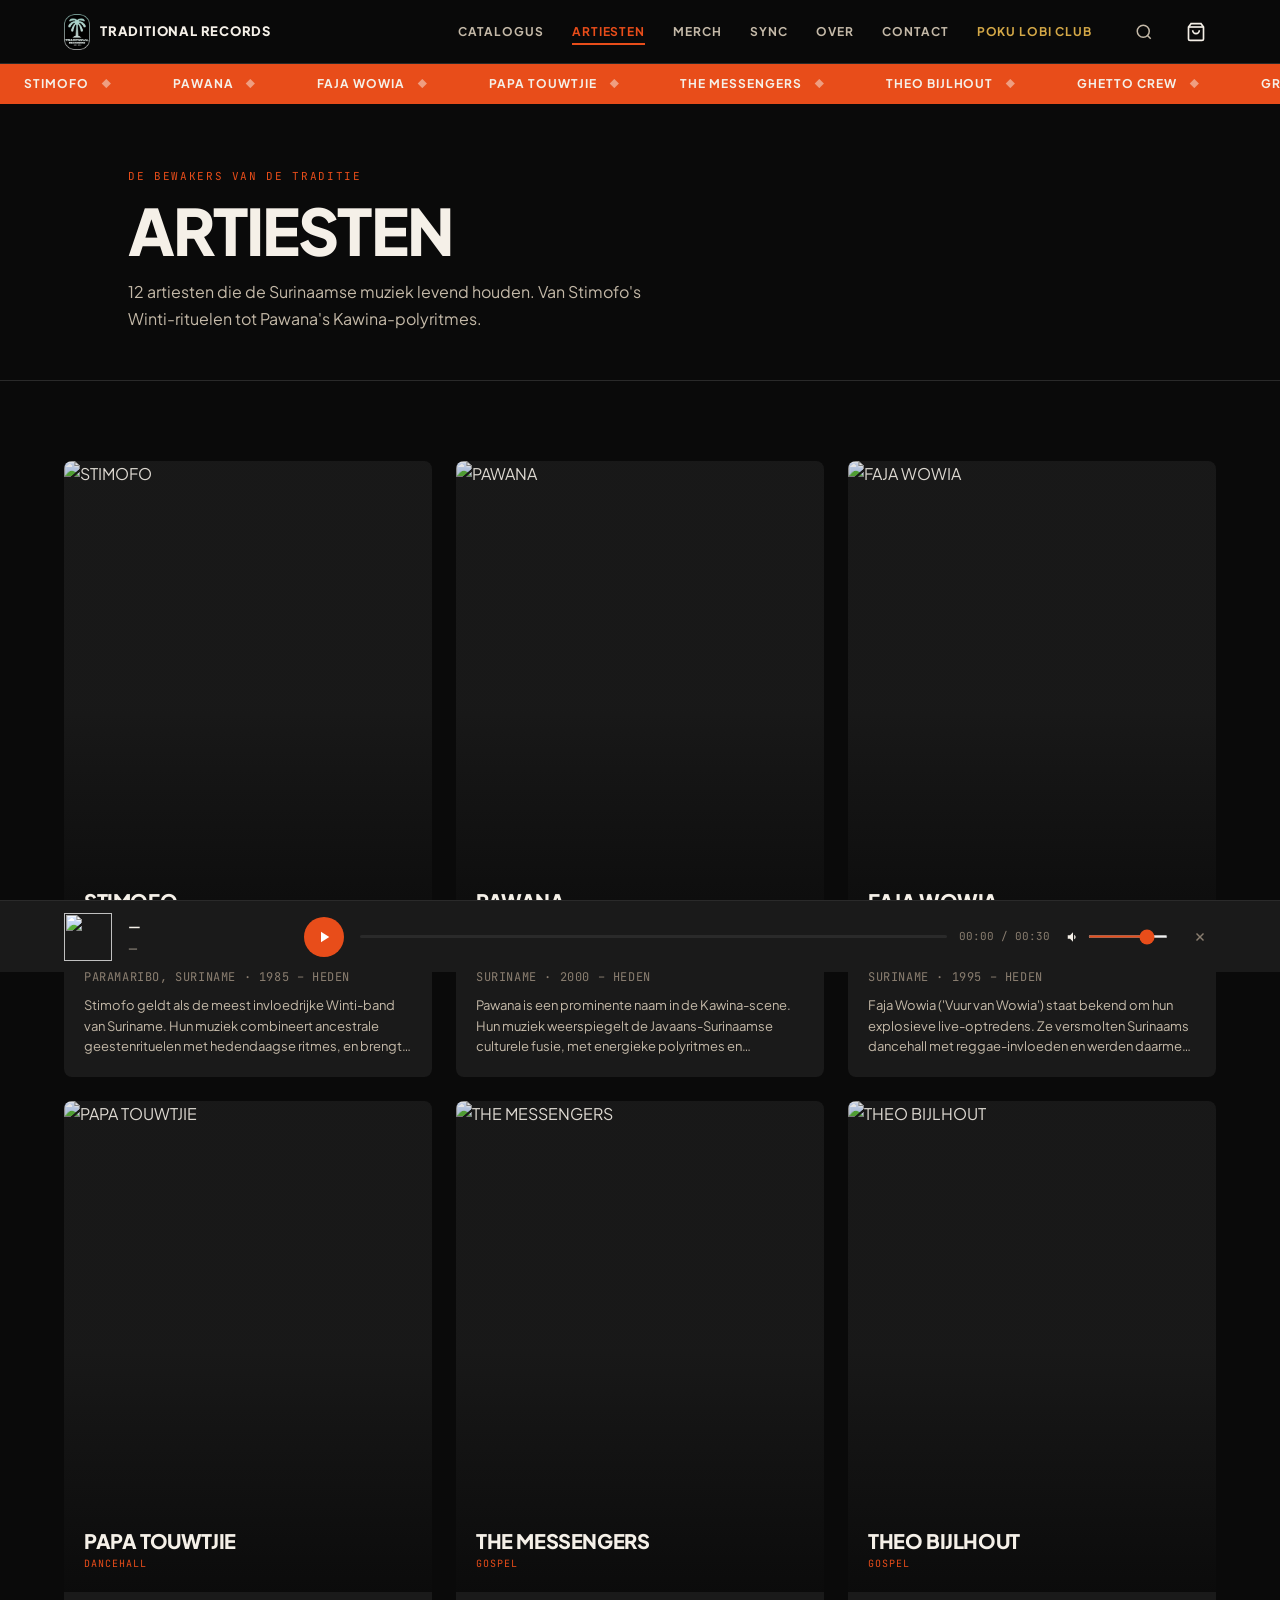
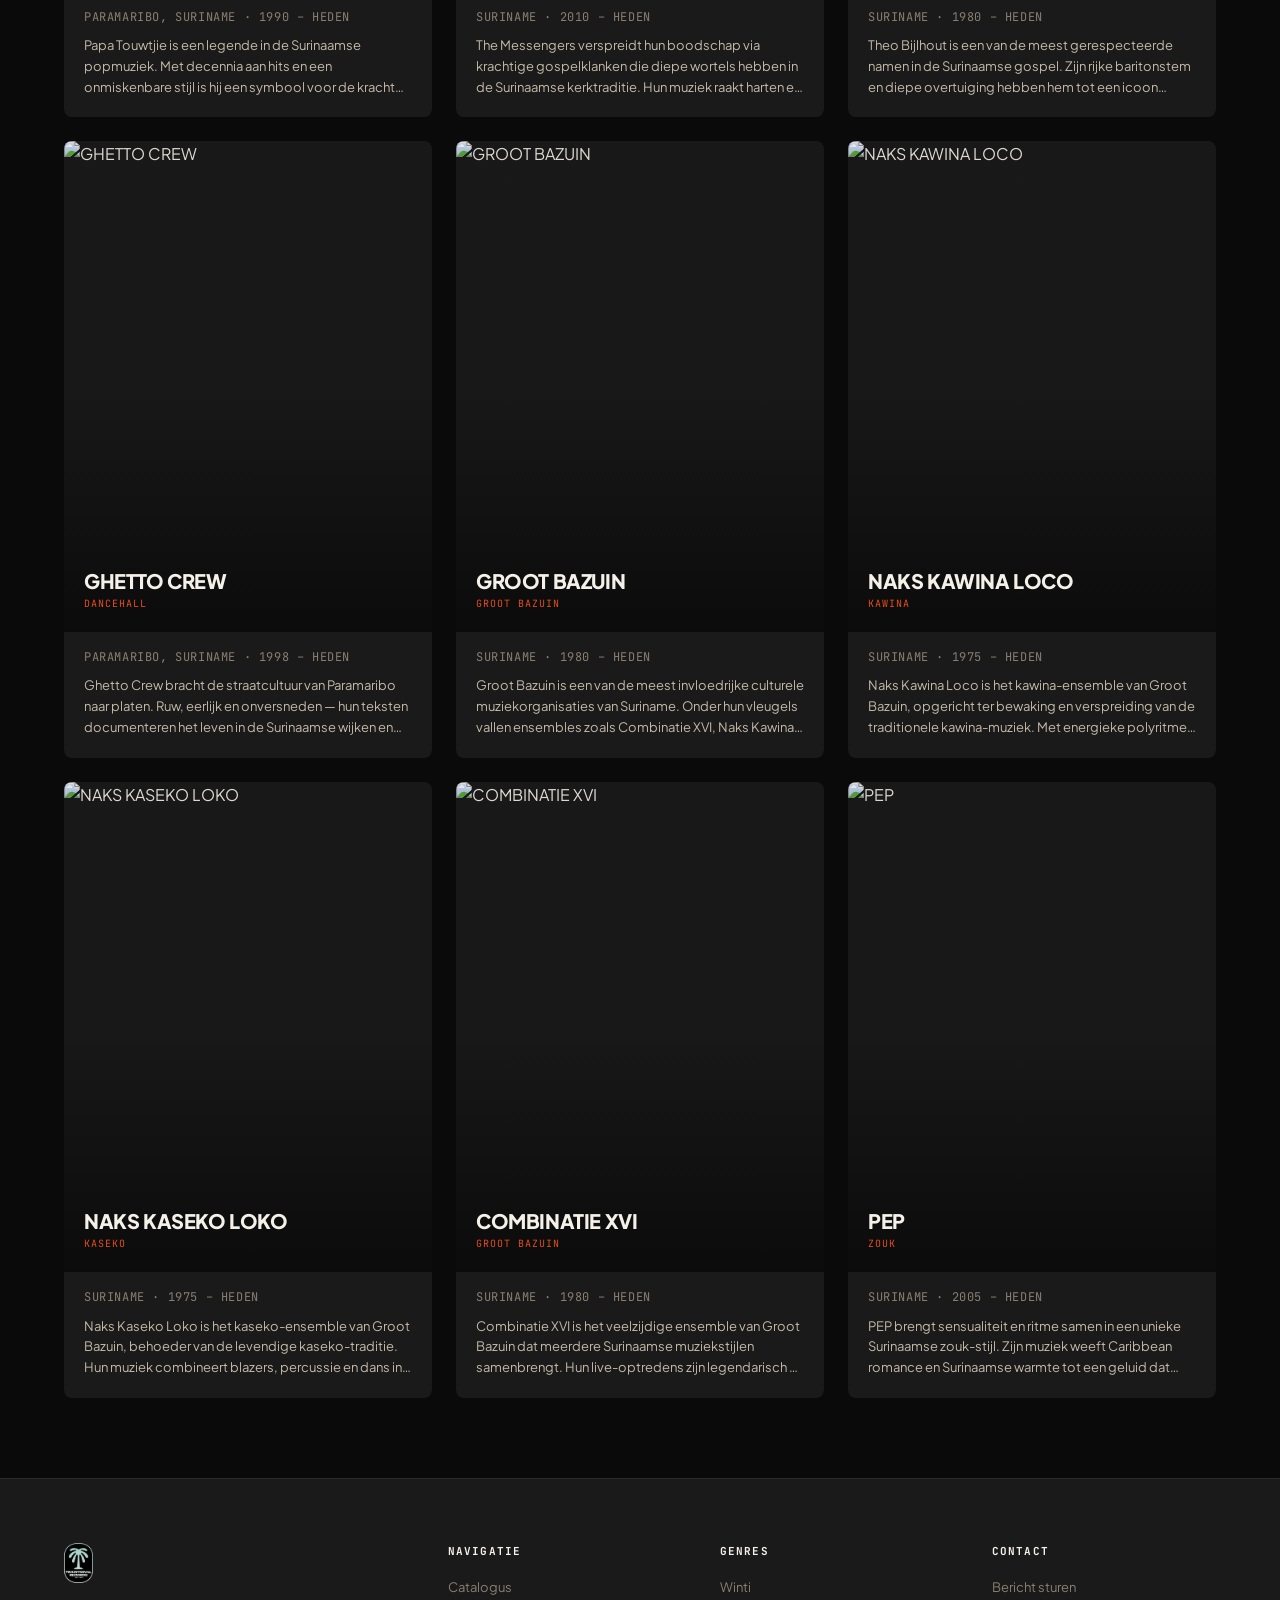
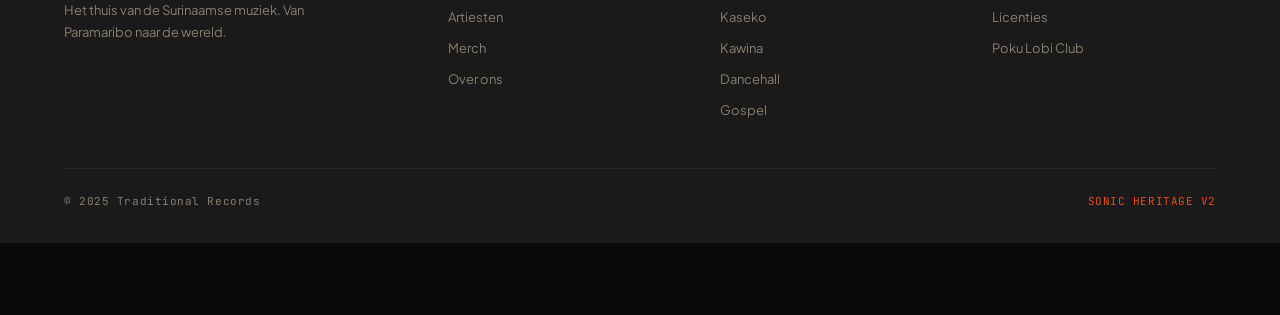
==== commit 2c002231: "fix: add local images and correct asset paths for GitHub Pages" ====
--- a/artiesten.html
+++ b/artiesten.html
@@ -14,7 +14,7 @@
 
 <nav class="navbar" role="navigation" aria-label="Hoofdnavigatie">
   <a href="index.html" class="nav-logo">
-    <img src="../lols-main/lols-main/logo.png" alt="Traditional Records logo">
+    <img src="logo.png" alt="Traditional Records logo">
     <span>Traditional Records</span>
   </a>
   <div class="nav-links">
@@ -76,7 +76,7 @@
 <footer class="footer" role="contentinfo">
   <div class="footer-grid">
     <div class="footer-brand">
-      <img src="../lols-main/lols-main/logo.png" alt="Traditional Records">
+      <img src="logo.png" alt="Traditional Records">
       <p>Het thuis van de Surinaamse muziek. Van Paramaribo naar de wereld.</p>
     </div>
     <div><div class="footer-col-title">Navigatie</div>
